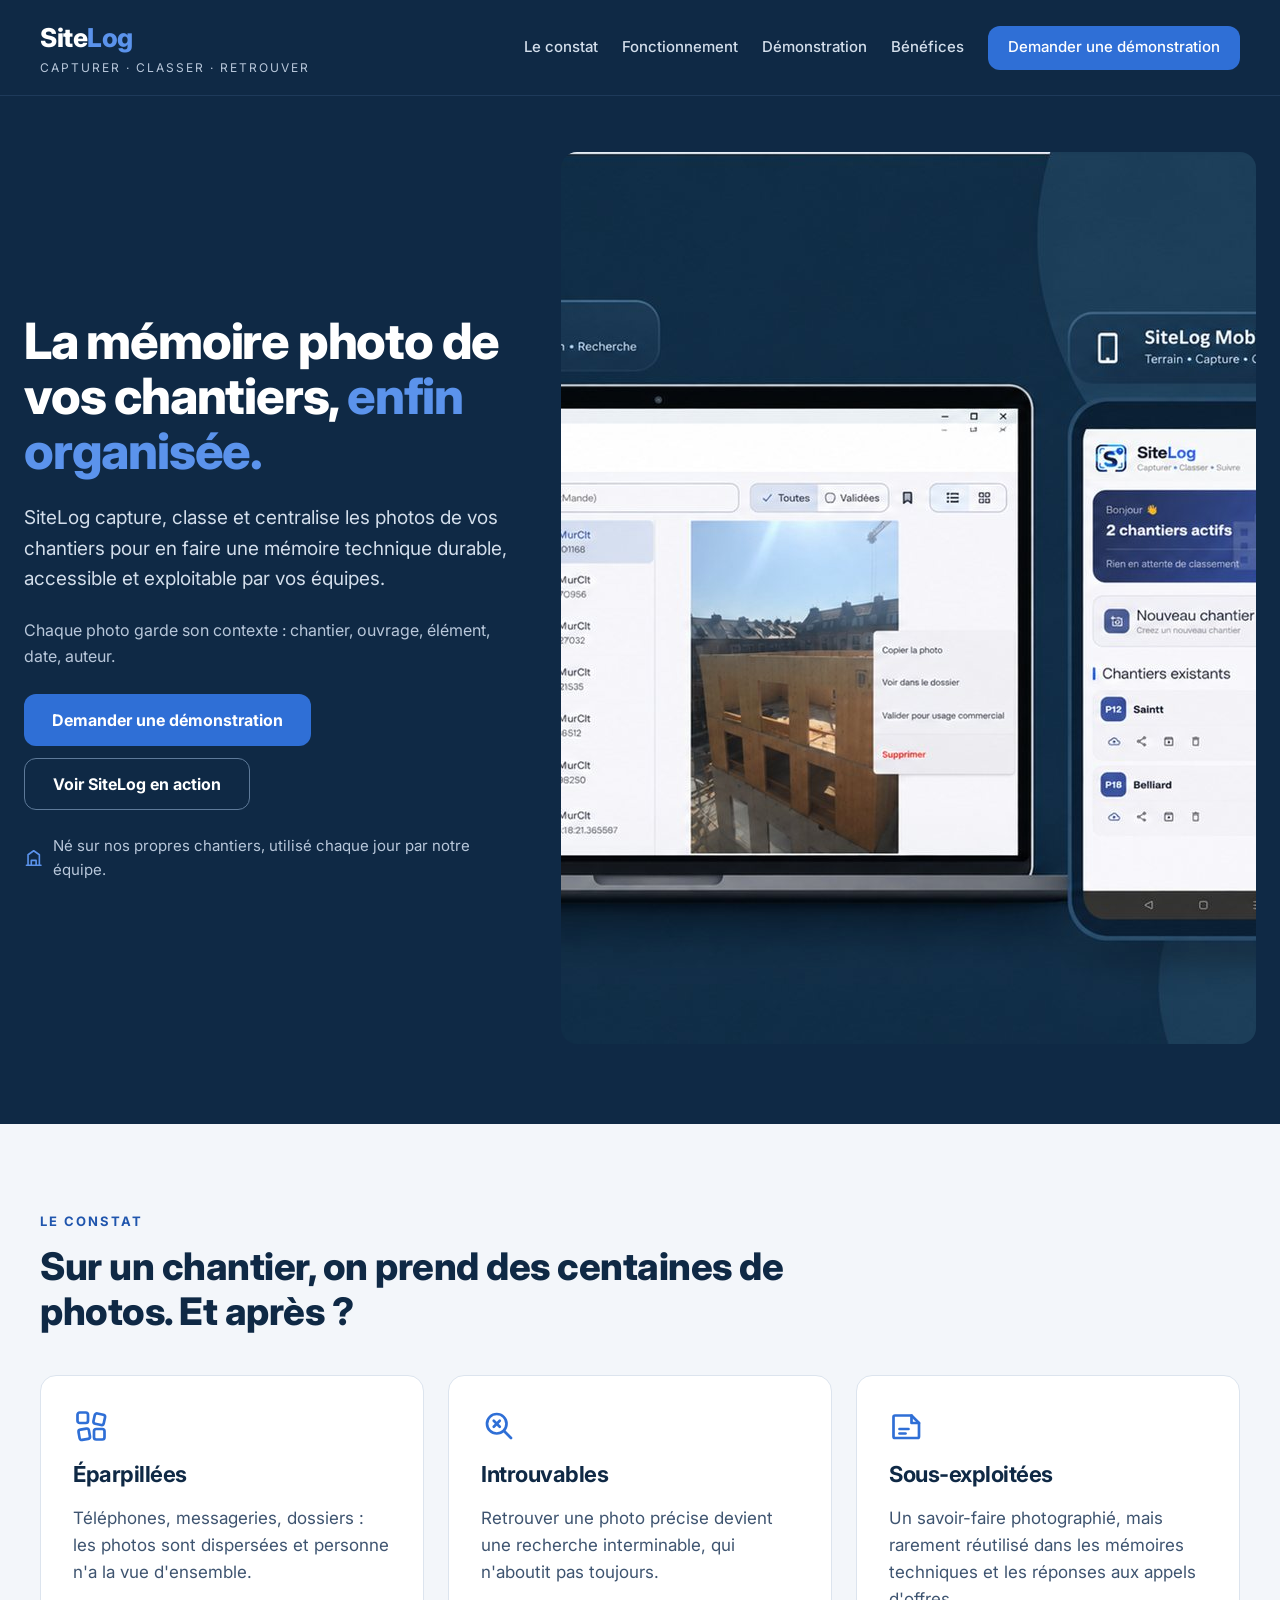
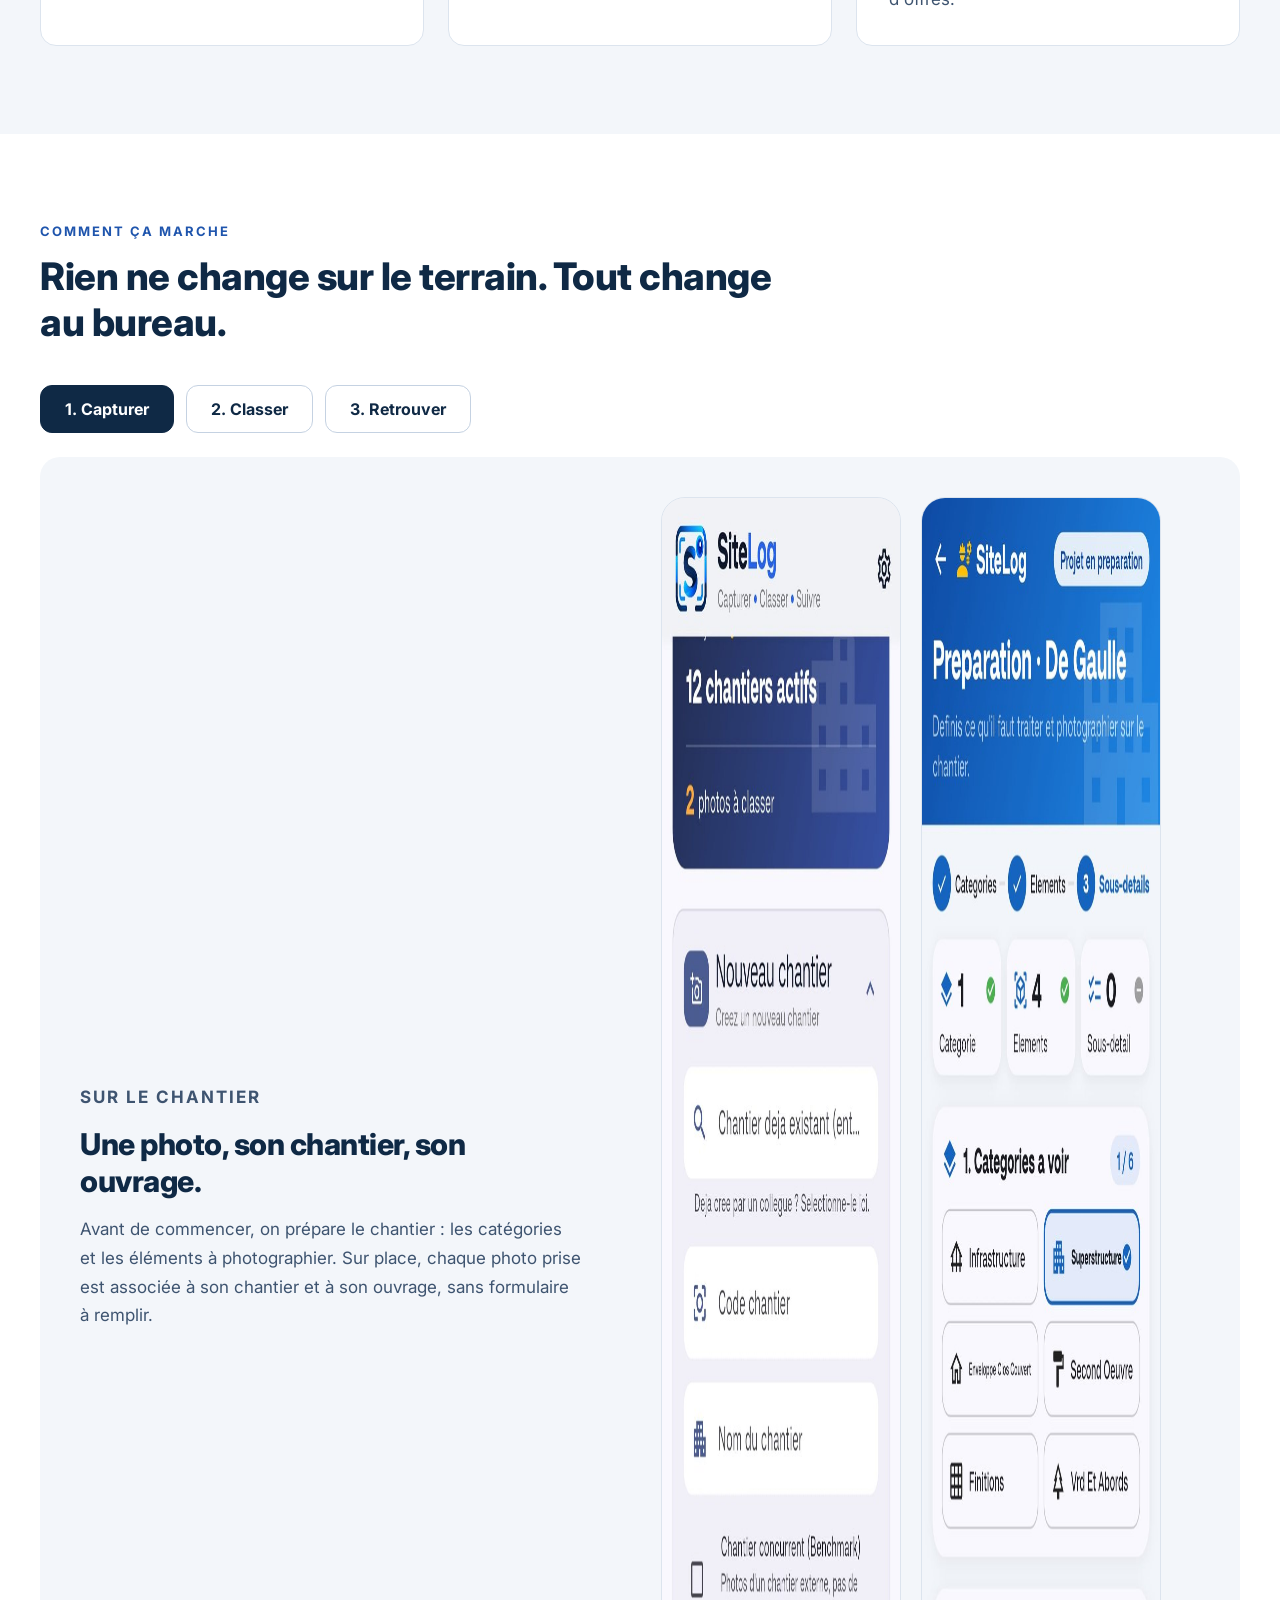
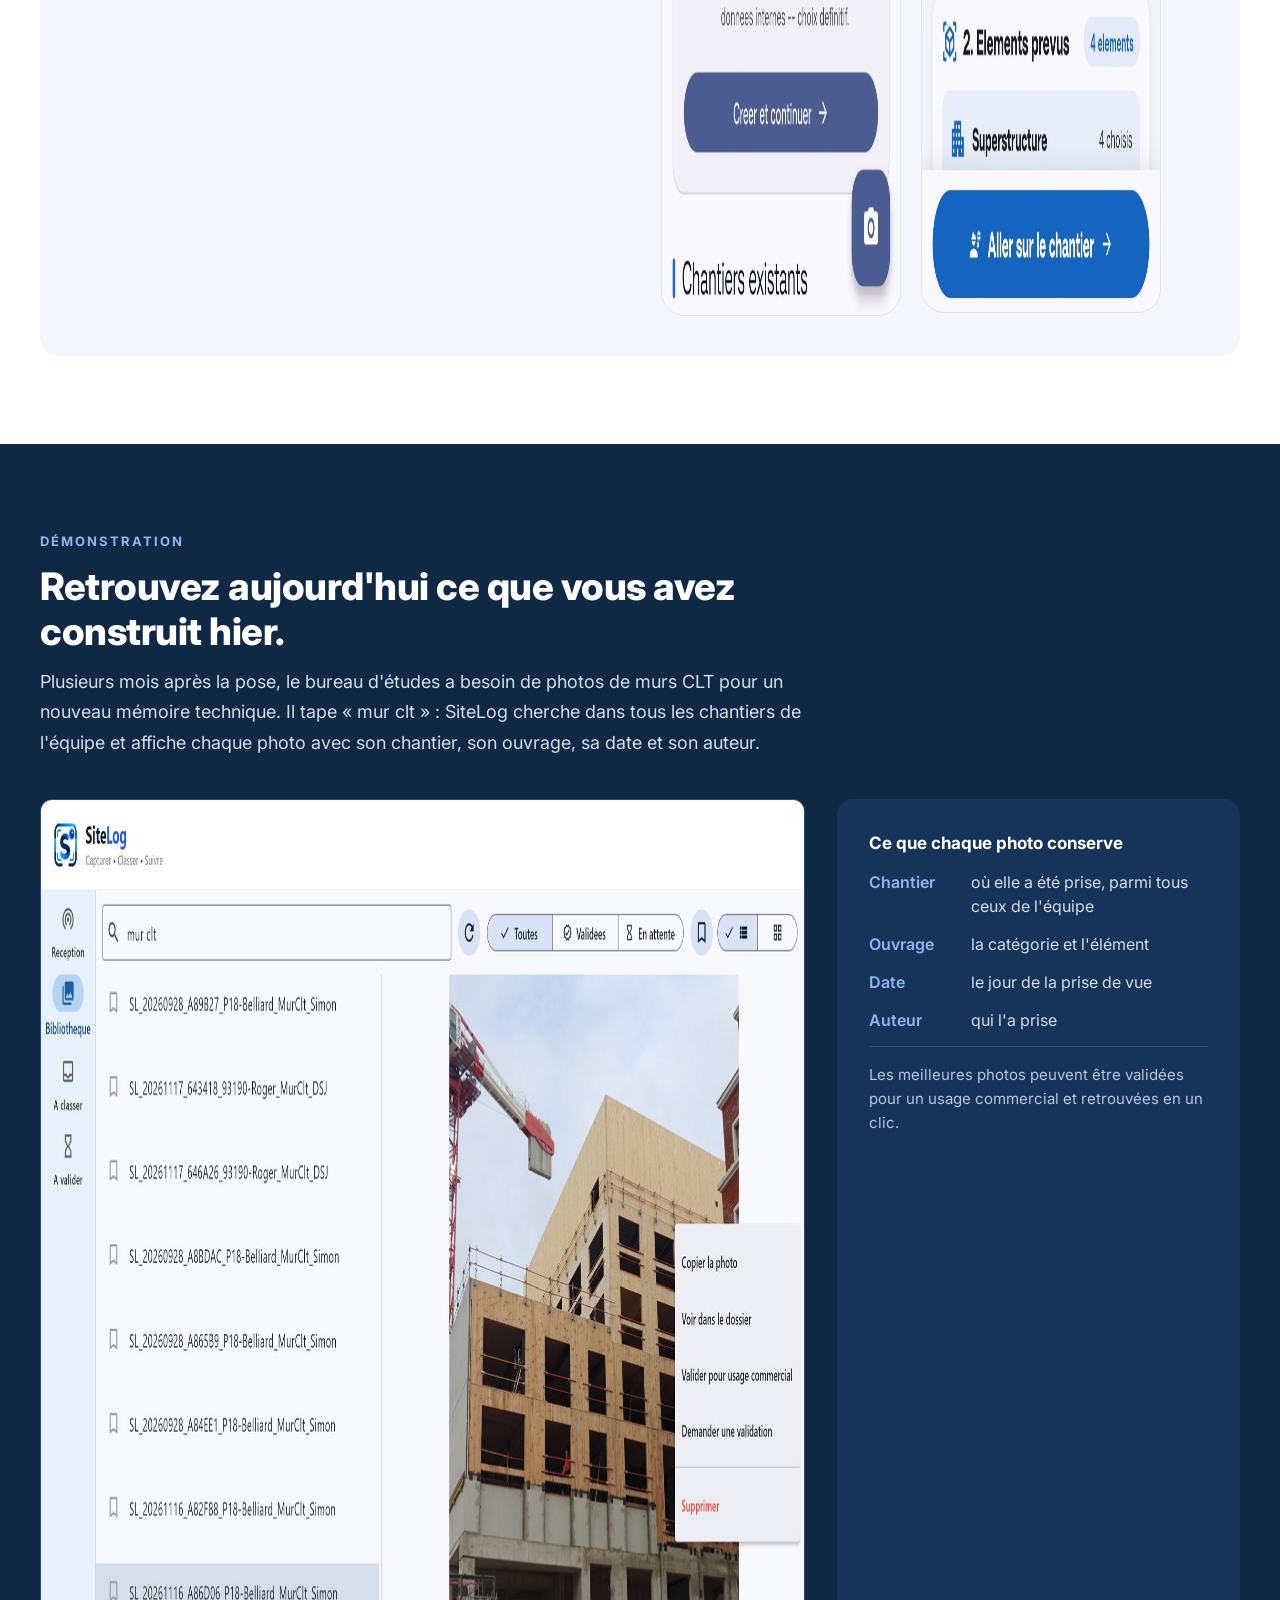
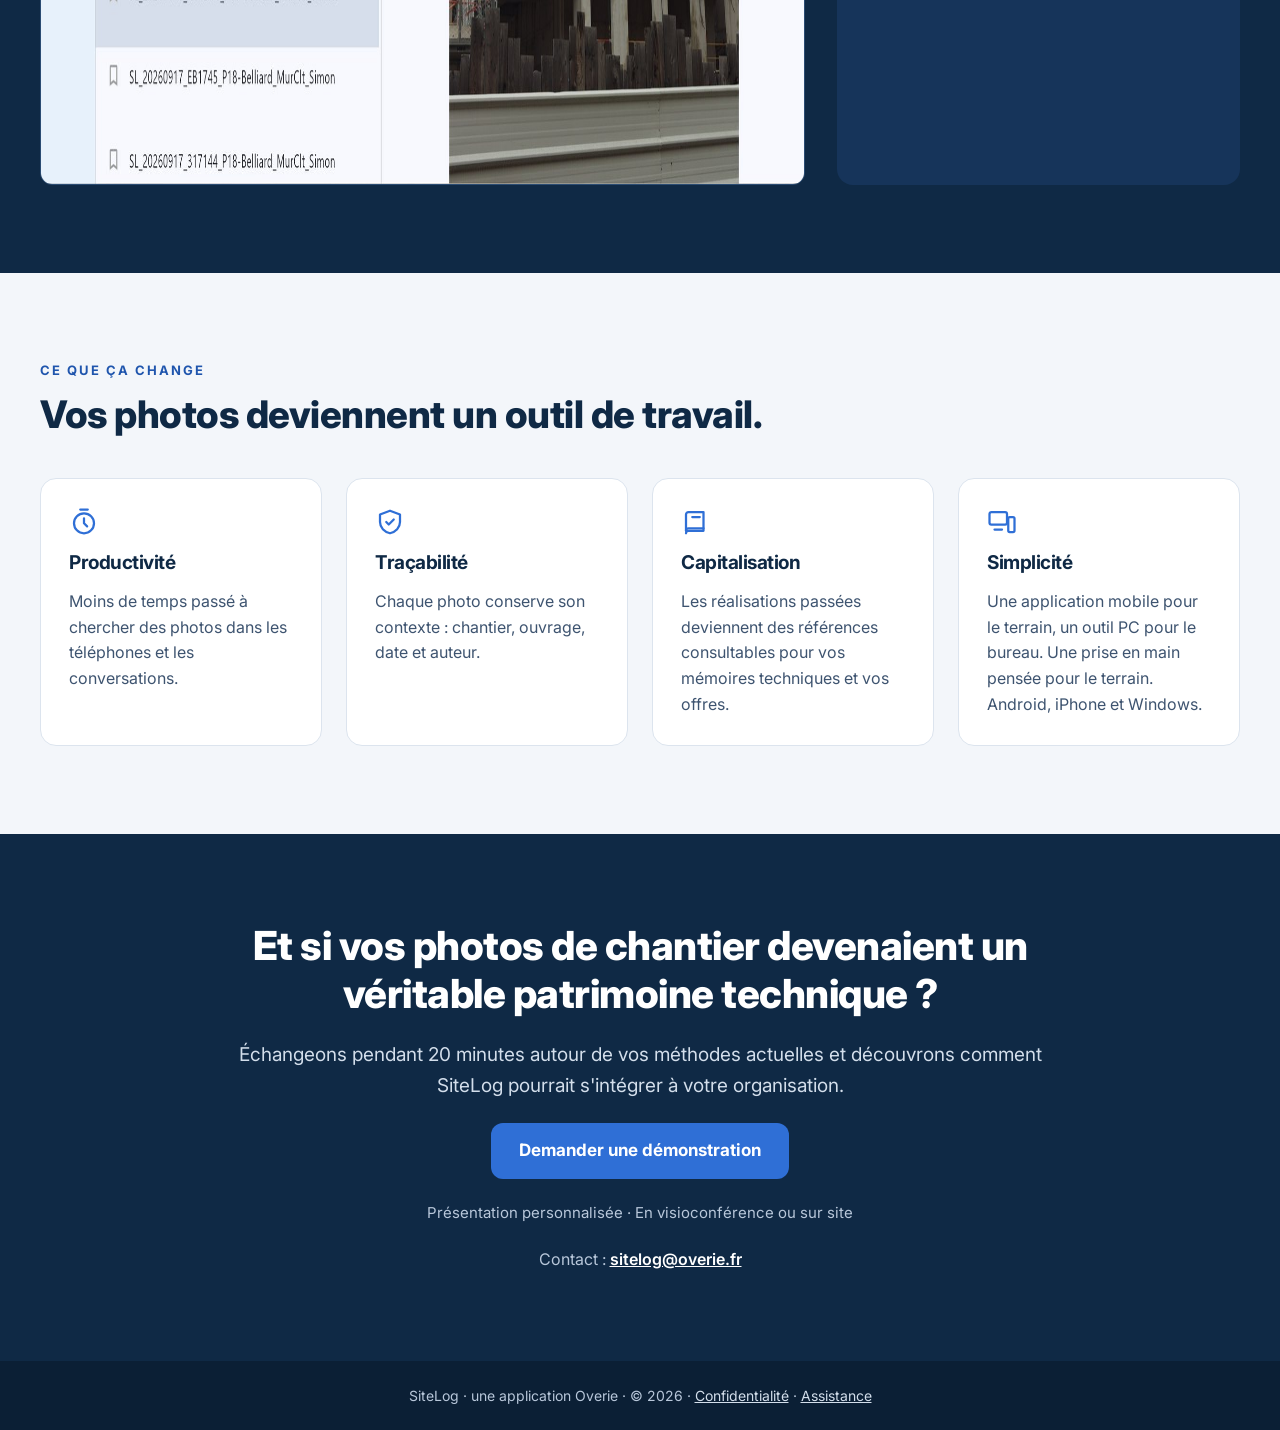
==== index.html @ f7b831c7 "Site SiteLog" ====
<!doctype html>
<html lang="fr">
<head>
<meta charset="utf-8">
<meta name="viewport" content="width=device-width, initial-scale=1">
<title>SiteLog – la mémoire photo de vos chantiers</title>
<meta name="description" content="SiteLog capture, classe et centralise les photos de vos chantiers : chaque photo garde son chantier, son ouvrage, sa date et son auteur, et se retrouve en quelques secondes.">
<meta property="og:type" content="website">
<meta property="og:url" content="https://sitelog.overie.fr/">
<meta property="og:title" content="SiteLog – la mémoire photo de vos chantiers">
<meta property="og:description" content="Capturer · Classer · Retrouver. La mémoire technique de vos chantiers, enfin organisée.">
<meta property="og:image" content="https://sitelog.overie.fr/assets/hero.jpg">
<link rel="icon" href="data:image/svg+xml,%3Csvg xmlns='http://www.w3.org/2000/svg' viewBox='0 0 32 32'%3E%3Crect width='32' height='32' rx='7' fill='%230F2945'/%3E%3Ctext x='16' y='23' font-family='Arial' font-weight='700' font-size='20' text-anchor='middle' fill='%235B93EC'%3ES%3C/text%3E%3C/svg%3E">
<link rel="preconnect" href="https://fonts.googleapis.com">
<link rel="preconnect" href="https://fonts.gstatic.com" crossorigin>
<link href="https://fonts.googleapis.com/css2?family=Inter:wght@400;500;600;700;800&amp;display=swap" rel="stylesheet">
<link rel="stylesheet" href="assets/style.css">
</head>
<body>

<header class="top">
<div class="wrap">
<a class="logo" href="#accueil"><b>Site<span>Log</span></b><small>CAPTURER · CLASSER · RETROUVER</small></a>
<nav aria-label="Sections de la page">
<a href="#constat">Le constat</a>
<a href="#fonctionnement">Fonctionnement</a>
<a href="#recherche">Démonstration</a>
<a href="#benefices">Bénéfices</a>
<a class="btn btn-primary" href="mailto:sitelog@overie.fr?subject=Demande%20de%20d%C3%A9monstration%20SiteLog">Demander une démonstration</a>
</nav>
</div>
</header>

<main>
<section id="accueil" class="dark hero">
<div class="wrap">
<div class="hero-text">
<h1>La mémoire photo de vos chantiers, <span>enfin organisée.</span></h1>
<p>SiteLog capture, classe et centralise les photos de vos chantiers pour en faire une mémoire technique durable, accessible et exploitable par vos équipes.</p>
<p class="small">Chaque photo garde son contexte : chantier, ouvrage, élément, date, auteur.</p>
<div class="actions">
<a class="btn btn-primary" href="mailto:sitelog@overie.fr?subject=Demande%20de%20d%C3%A9monstration%20SiteLog">Demander une démonstration</a>
<a class="btn btn-ghost" href="#fonctionnement">Voir SiteLog en action</a>
</div>
<p class="origin"><svg aria-hidden="true" width="20" height="20" viewBox="0 0 24 24" fill="none" stroke="#5B93EC" stroke-width="2" stroke-linecap="round" stroke-linejoin="round"><path d="M3 21h18"/><path d="M5 21V8l7-5 7 5v13"/><path d="M9 21v-6h6v6"/></svg>Né sur nos propres chantiers, utilisé chaque jour par notre équipe.</p>
</div>
<div class="hero-img">
<img src="assets/hero.jpg" width="1600" height="892" alt="SiteLog sur PC et sur mobile : la bibliothèque photo d'un chantier et la liste des chantiers">
</div>
</div>
</section>

<section id="constat" class="light">
<div class="wrap">
<div class="head">
<p class="eyebrow">Le constat</p>
<h2>Sur un chantier, on prend des centaines de photos. Et après ?</h2>
</div>
<div class="cards">
<div class="card">
<svg aria-hidden="true" width="36" height="36" viewBox="0 0 24 24" fill="none" stroke="#2F6FD6" stroke-width="1.8" stroke-linecap="round" stroke-linejoin="round"><rect x="3" y="3" width="7" height="7" rx="1.5"/><rect x="14" y="4" width="7" height="7" rx="1.5" transform="rotate(12 17.5 7.5)"/><rect x="4" y="14" width="7" height="7" rx="1.5" transform="rotate(-10 7.5 17.5)"/><rect x="14" y="14" width="7" height="7" rx="1.5"/></svg>
<h3>Éparpillées</h3>
<p>Téléphones, messageries, dossiers : les photos sont dispersées et personne n'a la vue d'ensemble.</p>
</div>
<div class="card">
<svg aria-hidden="true" width="36" height="36" viewBox="0 0 24 24" fill="none" stroke="#2F6FD6" stroke-width="1.8" stroke-linecap="round" stroke-linejoin="round"><circle cx="10.5" cy="10.5" r="6.5"/><path d="M20 20l-4.8-4.8"/><path d="M8.5 8.5l4 4"/><path d="M12.5 8.5l-4 4"/></svg>
<h3>Introuvables</h3>
<p>Retrouver une photo précise devient une recherche interminable, qui n'aboutit pas toujours.</p>
</div>
<div class="card">
<svg aria-hidden="true" width="36" height="36" viewBox="0 0 24 24" fill="none" stroke="#2F6FD6" stroke-width="1.8" stroke-linecap="round" stroke-linejoin="round"><path d="M4 5h11l5 5v9a1 1 0 0 1-1 1H4a1 1 0 0 1-1-1V6a1 1 0 0 1 1-1z"/><path d="M15 5v5h5"/><path d="M7 14h6"/><path d="M7 17h4"/></svg>
<h3>Sous-exploitées</h3>
<p>Un savoir-faire photographié, mais rarement réutilisé dans les mémoires techniques et les réponses aux appels d'offres.</p>
</div>
</div>
</div>
</section>

<section id="fonctionnement">
<div class="wrap">
<div class="head">
<p class="eyebrow">Comment ça marche</p>
<h2>Rien ne change sur le terrain. Tout change au bureau.</h2>
</div>
<div class="tabs" role="tablist" aria-label="Les trois étapes de SiteLog">
<button class="tab" type="button" role="tab" id="tab-1" aria-controls="panel-1" aria-selected="true">1. Capturer</button>
<button class="tab" type="button" role="tab" id="tab-2" aria-controls="panel-2" aria-selected="false" tabindex="-1">2. Classer</button>
<button class="tab" type="button" role="tab" id="tab-3" aria-controls="panel-3" aria-selected="false" tabindex="-1">3. Retrouver</button>
</div>

<div class="panel" role="tabpanel" id="panel-1" aria-labelledby="tab-1">
<div class="panel-text">
<p class="eyebrow">Sur le chantier</p>
<h3>Une photo, son chantier, son ouvrage.</h3>
<p>Avant de commencer, on prépare le chantier : les catégories et les éléments à photographier. Sur place, chaque photo prise est associée à son chantier et à son ouvrage, sans formulaire à remplir.</p>
</div>
<div class="panel-img">
<img class="phone" src="assets/mobile-nouveau-chantier.jpg" width="720" height="1419" loading="lazy" alt="Écran mobile de création d'un chantier : code, nom et chantier existant">
<img class="phone" src="assets/mobile-preparation.jpg" width="720" height="1416" loading="lazy" alt="Écran mobile de préparation du chantier : catégories à voir et éléments prévus">
</div>
</div>

<div class="panel" role="tabpanel" id="panel-2" aria-labelledby="tab-2" hidden>
<div class="panel-text">
<p class="eyebrow">Du terrain au bureau</p>
<h3>Classées et centralisées.</h3>
<p>Les photos sont envoyées vers le PC du bureau et rangées automatiquement par chantier, par date et par auteur. Tout le monde travaille sur la même bibliothèque.</p>
</div>
<div class="panel-img">
<img class="phone single" src="assets/mobile-accueil.jpg" width="720" height="1419" loading="lazy" alt="Écran d'accueil mobile : chantiers actifs, photos à classer et envoi vers le PC">
</div>
</div>

<div class="panel" role="tabpanel" id="panel-3" aria-labelledby="tab-3" hidden>
<div class="panel-text">
<p class="eyebrow">Sur le PC</p>
<h3>Un mot suffit.</h3>
<p>Chantier, ouvrage, élément, auteur : tapez ce que vous cherchez, la photo apparaît avec tout son contexte.</p>
</div>
<div class="panel-img" style="flex:1.6 1 420px">
<img class="screen" src="assets/pc-bibliotheque.jpg" width="408" height="259" loading="lazy" alt="Bibliothèque SiteLog sur PC : barre de recherche et photos classées">
</div>
</div>
</div>
</section>

<section id="recherche" class="dark">
<div class="wrap">
<div class="head">
<p class="eyebrow">Démonstration</p>
<h2>Retrouvez aujourd'hui ce que vous avez construit hier.</h2>
<p class="muted" style="margin:0;font-size:18px;line-height:1.7">Plusieurs mois après la pose, le bureau d'études a besoin de photos de murs CLT pour un nouveau mémoire technique. Il tape « mur clt » : SiteLog cherche dans tous les chantiers de l'équipe et affiche chaque photo avec son chantier, son ouvrage, sa date et son auteur.</p>
</div>
<div class="demo">
<div class="demo-img">
<img src="assets/pc-recherche.jpg" width="1600" height="986" loading="lazy" alt="SiteLog PC : recherche « mur clt », résultats issus de plusieurs chantiers et photo d'un bâtiment en CLT ouverte, avec le menu Valider pour usage commercial">
</div>
<div class="keeps">
<p style="font-size:17px;font-weight:700;color:#fff;display:block">Ce que chaque photo conserve</p>
<p><span>Chantier</span>où elle a été prise, parmi tous ceux de l'équipe</p>
<p><span>Ouvrage</span>la catégorie et l'élément</p>
<p><span>Date</span>le jour de la prise de vue</p>
<p><span>Auteur</span>qui l'a prise</p>
<p class="note">Les meilleures photos peuvent être validées pour un usage commercial et retrouvées en un clic.</p>
</div>
</div>
</div>
</section>

<section id="benefices" class="light">
<div class="wrap">
<div class="head">
<p class="eyebrow">Ce que ça change</p>
<h2>Vos photos deviennent un outil de travail.</h2>
</div>
<div class="cards small">
<div class="card">
<svg aria-hidden="true" width="30" height="30" viewBox="0 0 24 24" fill="none" stroke="#2F6FD6" stroke-width="1.8" stroke-linecap="round" stroke-linejoin="round"><circle cx="12" cy="13" r="8"/><path d="M12 9v4l2.5 2.5"/><path d="M9 2h6"/></svg>
<h3>Productivité</h3>
<p>Moins de temps passé à chercher des photos dans les téléphones et les conversations.</p>
</div>
<div class="card">
<svg aria-hidden="true" width="30" height="30" viewBox="0 0 24 24" fill="none" stroke="#2F6FD6" stroke-width="1.8" stroke-linecap="round" stroke-linejoin="round"><path d="M12 3l8 3v6c0 4.5-3.4 8-8 9-4.6-1-8-4.5-8-9V6z"/><path d="M9 12l2 2 4-4"/></svg>
<h3>Traçabilité</h3>
<p>Chaque photo conserve son contexte : chantier, ouvrage, date et auteur.</p>
</div>
<div class="card">
<svg aria-hidden="true" width="30" height="30" viewBox="0 0 24 24" fill="none" stroke="#2F6FD6" stroke-width="1.8" stroke-linecap="round" stroke-linejoin="round"><path d="M4 19V6a2 2 0 0 1 2-2h12v15H6a2 2 0 0 0-2 2"/><path d="M4 19a2 2 0 0 1 2-2h12"/><path d="M9 8h6"/></svg>
<h3>Capitalisation</h3>
<p>Les réalisations passées deviennent des références consultables pour vos mémoires techniques et vos offres.</p>
</div>
<div class="card">
<svg aria-hidden="true" width="30" height="30" viewBox="0 0 24 24" fill="none" stroke="#2F6FD6" stroke-width="1.8" stroke-linecap="round" stroke-linejoin="round"><rect x="2" y="4" width="14" height="10" rx="1.5"/><path d="M6 18h6"/><rect x="17" y="8" width="5" height="12" rx="1.2"/></svg>
<h3>Simplicité</h3>
<p>Une application mobile pour le terrain, un outil PC pour le bureau. Une prise en main pensée pour le terrain. Android, iPhone et Windows.</p>
</div>
</div>
</div>
</section>

<section id="contact" class="dark cta">
<div class="wrap">
<h2>Et si vos photos de chantier devenaient un véritable patrimoine technique ?</h2>
<p>Échangeons pendant 20 minutes autour de vos méthodes actuelles et découvrons comment SiteLog pourrait s'intégrer à votre organisation.</p>
<a class="btn btn-primary" style="min-height:56px;font-size:17px" href="mailto:sitelog@overie.fr?subject=Demande%20de%20d%C3%A9monstration%20SiteLog">Demander une démonstration</a>
<p class="meta">Présentation personnalisée · En visioconférence ou sur site</p>
<p class="contact">Contact : <a href="mailto:sitelog@overie.fr">sitelog@overie.fr</a></p>
</div>
</section>
</main>

<footer>
SiteLog · une application Overie · © 2026 · <a href="confidentialite/">Confidentialité</a> · <a href="assistance/">Assistance</a>
</footer>

<script>
(function () {
  var tabs = Array.prototype.slice.call(document.querySelectorAll('[role="tab"]'));
  function select(tab, focus) {
    tabs.forEach(function (t) {
      var on = t === tab;
      t.setAttribute('aria-selected', on ? 'true' : 'false');
      t.tabIndex = on ? 0 : -1;
      document.getElementById(t.getAttribute('aria-controls')).hidden = !on;
    });
    if (focus) tab.focus();
  }
  tabs.forEach(function (tab, i) {
    tab.addEventListener('click', function () { select(tab, false); });
    tab.addEventListener('keydown', function (e) {
      var next = null;
      if (e.key === 'ArrowRight') next = tabs[(i + 1) % tabs.length];
      if (e.key === 'ArrowLeft') next = tabs[(i - 1 + tabs.length) % tabs.length];
      if (next) { e.preventDefault(); select(next, true); }
    });
  });
})();
</script>
</body>
</html>
---- assets/style.css ----
*{box-sizing:border-box}
html{scroll-behavior:smooth}
body{margin:0;font-family:Inter,system-ui,-apple-system,"Segoe UI",Roboto,sans-serif;color:#0F2945;background:#fff;line-height:1.5}
img{max-width:100%;display:block}
a{color:#2F6FD6}a:hover{color:#1F55AD}
a:focus-visible,button:focus-visible{outline:3px solid #5B93EC;outline-offset:3px}
.wrap{max-width:1200px;margin:0 auto}
.dark{background:#0F2945;color:#fff}
.light{background:#F3F6FA}
section{padding:88px 24px}
.eyebrow{margin:0;font-size:13px;font-weight:700;letter-spacing:2px;color:#1F55AD;text-transform:uppercase}
.dark .eyebrow{color:#8FB5F2}
h1,h2,h3{margin:0;font-weight:800;letter-spacing:-.5px}
h2{font-size:clamp(28px,4vw,38px);line-height:1.2}
.head{display:flex;flex-direction:column;gap:12px;max-width:780px;margin-bottom:40px}
.muted{color:#3E5470}.dark .muted{color:#D3DEEB}
.btn{display:inline-flex;align-items:center;min-height:52px;padding:0 28px;border-radius:12px;font-size:16px;font-weight:700;text-decoration:none}
.btn-primary{background:#2F6FD6;color:#fff}.btn-primary:hover{background:#1F55AD;color:#fff}
.btn-ghost{border:1px solid #5E7A99;color:#fff}.btn-ghost:hover{color:#fff;background:#16345A}
/* header */
.top{background:#0F2945;padding:18px 24px;border-bottom:1px solid #1E3A5A}
.top .wrap{display:flex;flex-wrap:wrap;align-items:center;justify-content:space-between;gap:16px 32px}
.logo{display:flex;flex-direction:column;gap:2px;text-decoration:none}
.logo b{font-size:26px;font-weight:800;color:#fff;letter-spacing:-.5px}.logo b span{color:#5B93EC}
.logo small{font-size:12px;letter-spacing:2px;color:#B8C7DA}
.top nav{display:flex;flex-wrap:wrap;align-items:center;gap:4px 24px}
.top nav a{display:inline-flex;align-items:center;min-height:44px;color:#D3DEEB;font-size:15px;font-weight:500;text-decoration:none}
.top nav a.btn{min-height:44px;padding:0 20px;font-size:15px;color:#fff}
/* hero */
.hero{padding:56px 24px 80px}
.hero .wrap{max-width:1280px;display:flex;flex-wrap:wrap;align-items:center;gap:48px}
.hero-text{flex:1 1 380px;min-width:0;display:flex;flex-direction:column;gap:24px}
.hero h1{font-size:clamp(34px,5vw,50px);line-height:1.1;letter-spacing:-1.2px}
.hero h1 span{color:#5B93EC}
.hero p{margin:0;font-size:19px;line-height:1.6;color:#D3DEEB}
.hero .small{font-size:16px;color:#B8C7DA}
.actions{display:flex;flex-wrap:wrap;gap:12px}
.origin{display:flex;align-items:center;gap:10px;font-size:15px!important;color:#B8C7DA!important}
.hero-img{flex:1.6 1 520px;min-width:0}
.hero-img img{width:100%;aspect-ratio:4/3;object-fit:cover;object-position:88% center;border-radius:16px}
/* cards */
.cards{display:flex;flex-wrap:wrap;gap:24px}
.card{flex:1 1 300px;min-width:0;background:#fff;border:1px solid #DCE4EE;border-radius:16px;padding:32px;display:flex;flex-direction:column;gap:14px}
.card h3{font-size:22px;font-weight:700}
.card p{margin:0;font-size:17px;line-height:1.6;color:#3E5470}
.cards.small .card{flex-basis:250px;padding:28px;gap:12px}
.cards.small h3{font-size:19px}.cards.small p{font-size:16px}
/* tabs */
.tabs{display:flex;flex-wrap:wrap;gap:12px;margin-bottom:24px}
.tab{min-height:48px;padding:0 24px;border-radius:12px;font:inherit;font-size:16px;font-weight:700;cursor:pointer;background:#fff;color:#0F2945;border:1px solid #C5D2E2}
.tab[aria-selected="true"]{background:#0F2945;color:#fff;border-color:#0F2945}
.panel{display:flex;flex-wrap:wrap;gap:40px;align-items:center;background:#F3F6FA;border-radius:20px;padding:40px}
.panel[hidden]{display:none}
.panel-text{flex:1 1 320px;min-width:0;display:flex;flex-direction:column;gap:14px}
.panel-text h3{font-size:30px;line-height:1.25}
.panel-text p{margin:0;font-size:17px;line-height:1.7;color:#3E5470}
.panel-img{flex:1.2 1 360px;min-width:0;display:flex;flex-wrap:wrap;justify-content:center;gap:20px}
.phone{width:240px;max-width:46%;border-radius:24px;border:1px solid #DCE4EE}
.phone.single{width:280px;max-width:100%}
.screen{width:100%;border-radius:12px;border:1px solid #DCE4EE}
/* demo */
.demo{display:flex;flex-wrap:wrap;gap:32px;align-items:stretch}
.demo-img{flex:2 1 520px;min-width:0}
.demo-img img{width:100%;border-radius:12px;border:1px solid #2B4C73}
.keeps{flex:1 1 280px;min-width:0;background:#16345A;border-radius:16px;padding:32px;display:flex;flex-direction:column;gap:14px}
.keeps p{margin:0;display:flex;gap:12px;font-size:16px;color:#D3DEEB}
.keeps p span{width:90px;flex:none;color:#8FB5F2;font-weight:600}
.keeps .note{padding-top:16px;border-top:1px solid #2B4C73;font-size:15px;line-height:1.6;color:#B8C7DA;display:block}
/* cta */
.cta .wrap{max-width:820px;display:flex;flex-direction:column;align-items:center;gap:22px;text-align:center}
.cta h2{color:#fff;font-size:clamp(28px,4vw,40px)}
.cta p{margin:0;font-size:19px;line-height:1.6;color:#D3DEEB}
.cta .meta{font-size:15px;color:#B8C7DA}
.cta .contact{font-size:16px;color:#B8C7DA}.cta .contact a{color:#fff;font-weight:600}
footer{background:#0B1F35;padding:24px;color:#B8C7DA;font-size:14px;text-align:center}
footer a{color:#D3DEEB}
/* text pages */
.doc{max-width:820px;margin:0 auto;padding:56px 24px 88px}
.doc h1{font-size:clamp(30px,4vw,40px);margin-bottom:8px}
.doc h2{font-size:24px;margin:40px 0 12px}
.doc p,.doc li{font-size:17px;line-height:1.7;color:#3E5470}
.doc .updated{color:#5E7A99;font-size:15px}
.doc details{border:1px solid #DCE4EE;border-radius:12px;padding:16px 20px;margin:12px 0;background:#fff}
.doc summary{font-weight:700;font-size:17px;cursor:pointer;color:#0F2945}
.doc .box{background:#F3F6FA;border-radius:16px;padding:24px;margin:24px 0}
@media (max-width:600px){section{padding:64px 20px}.panel{padding:24px}.hero{padding-top:40px}}
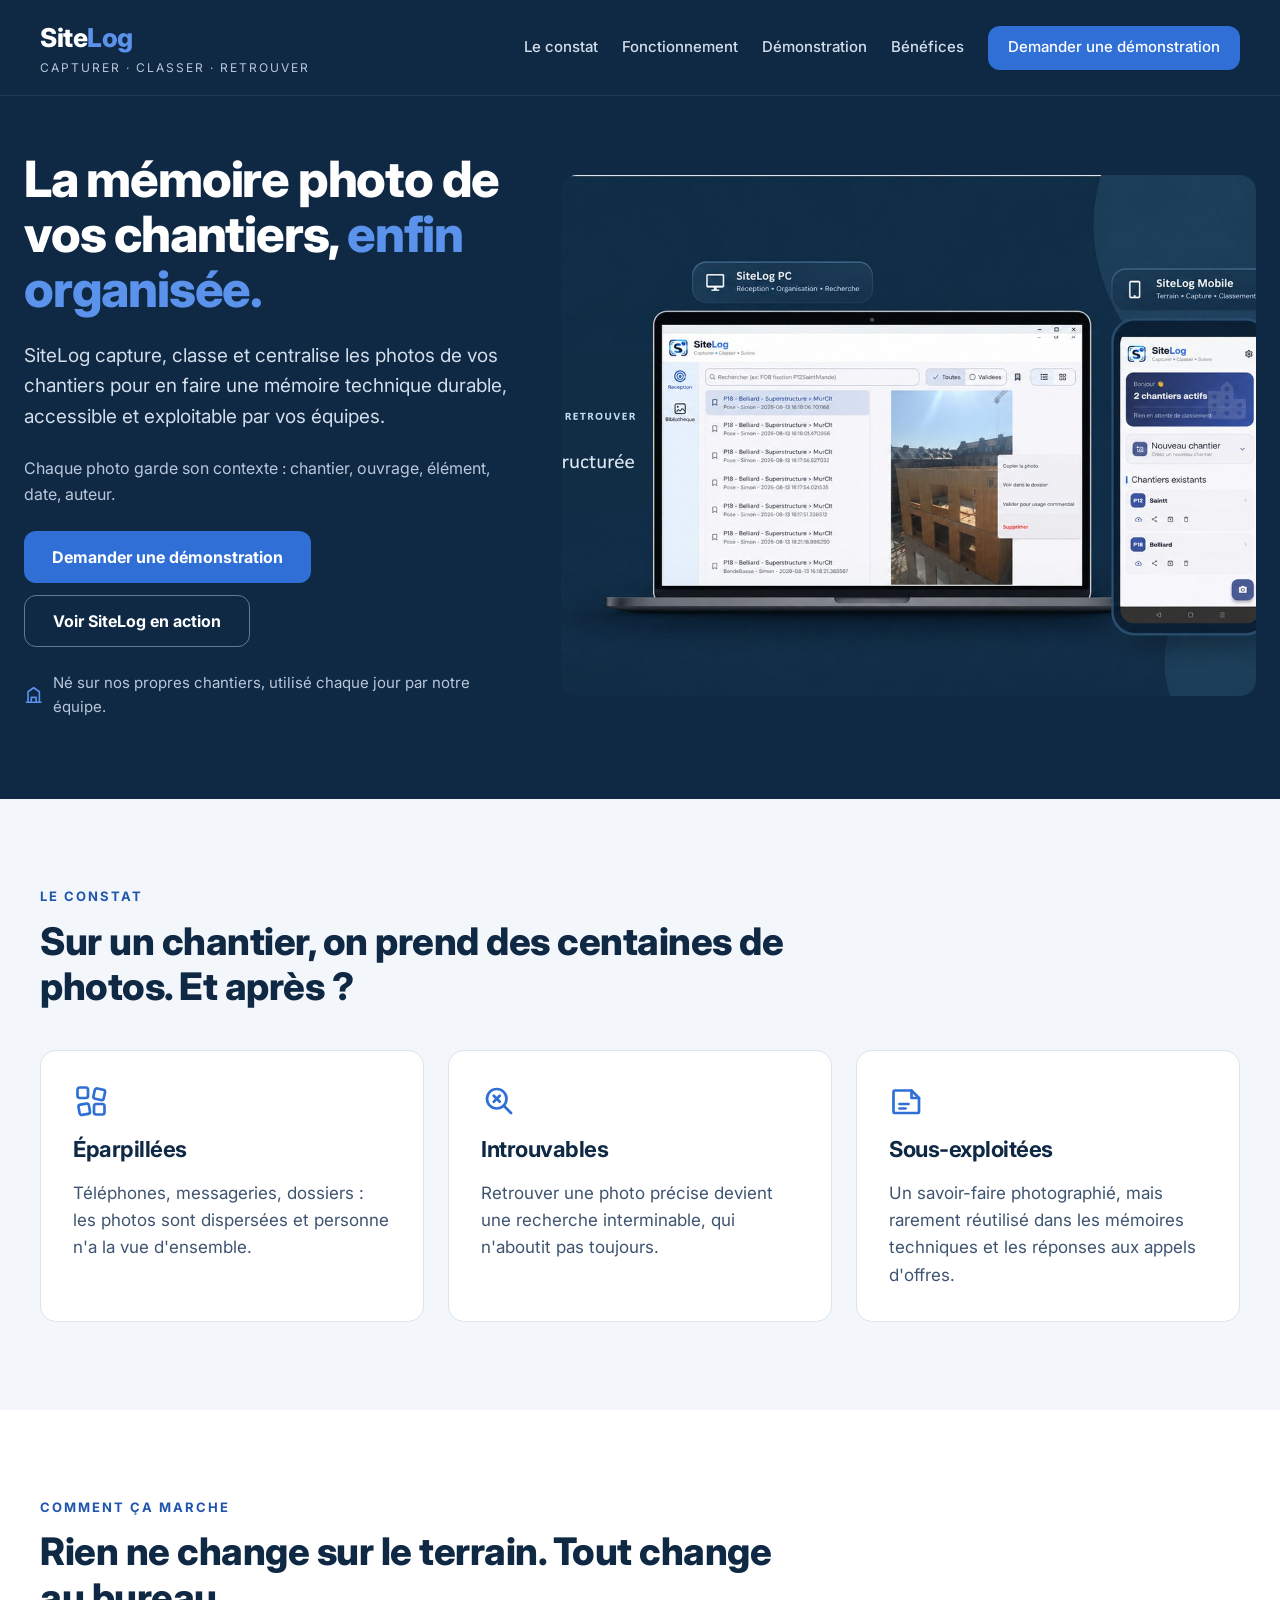
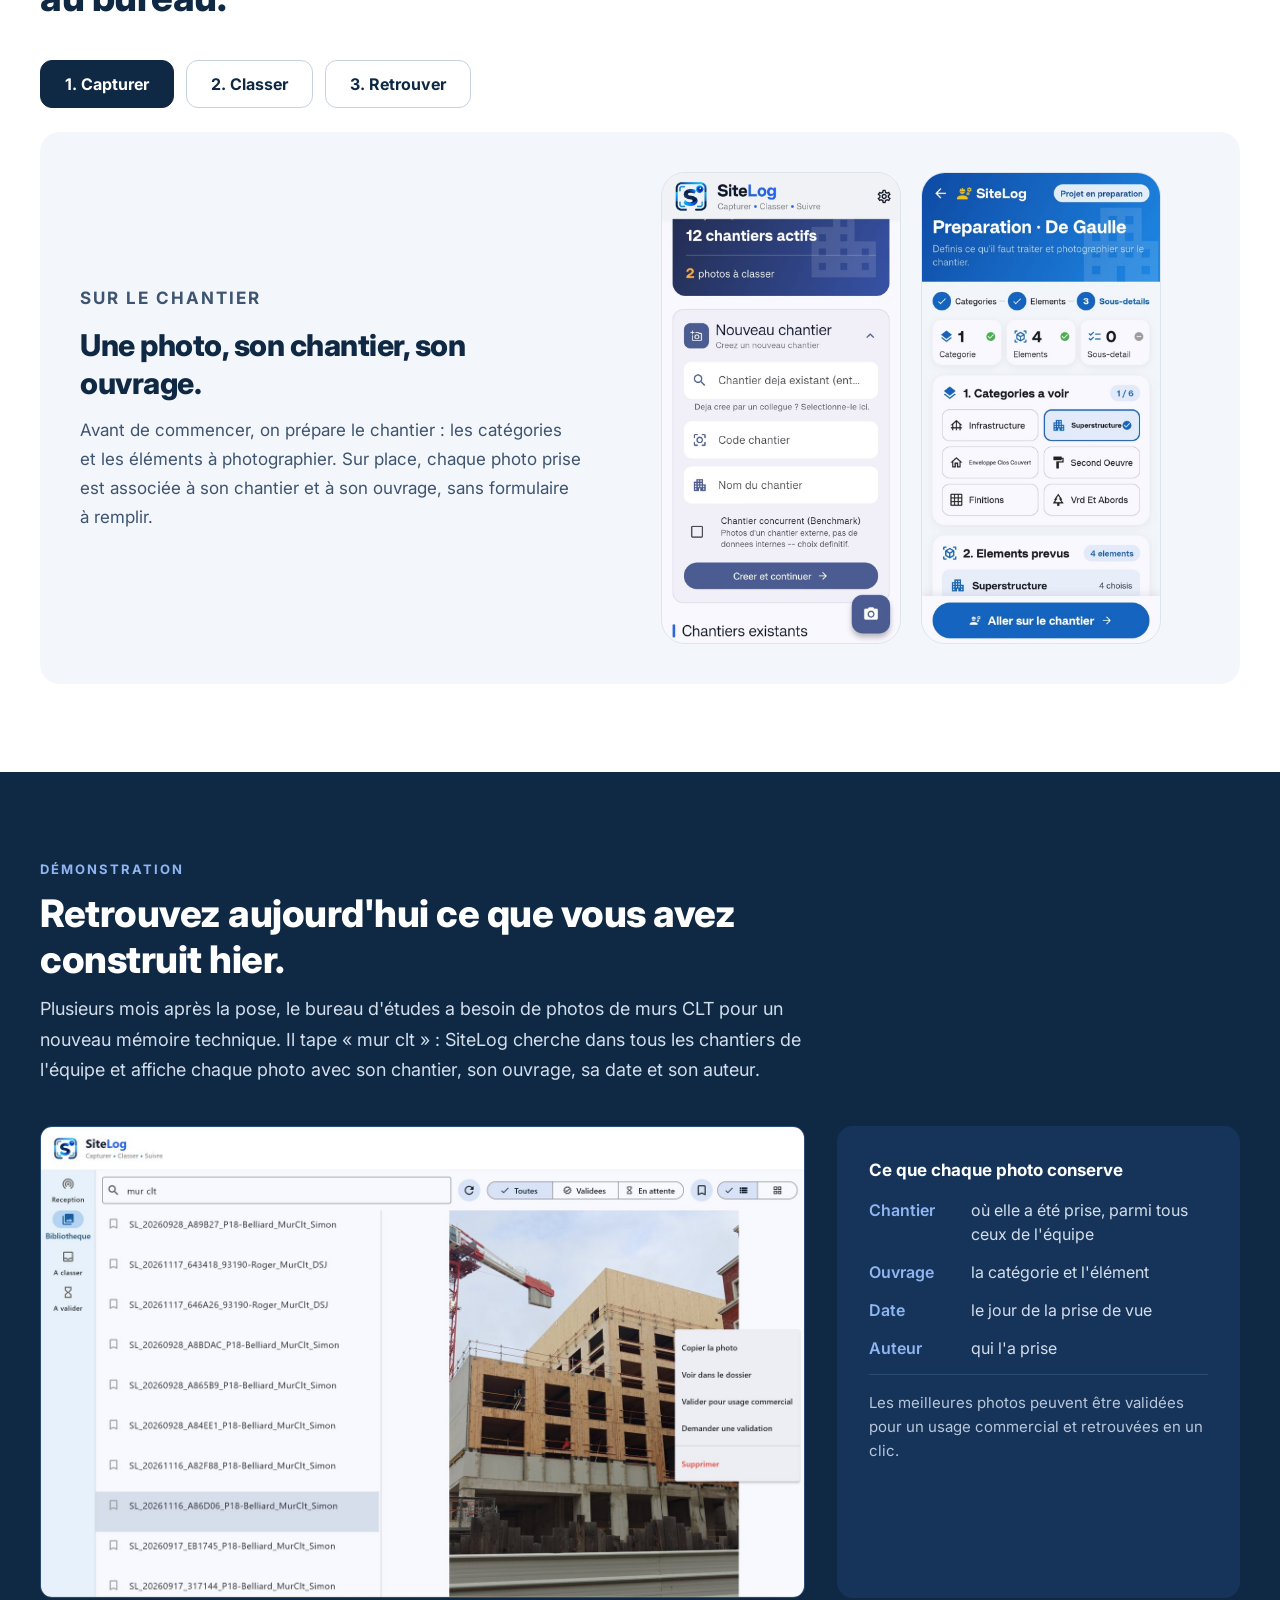
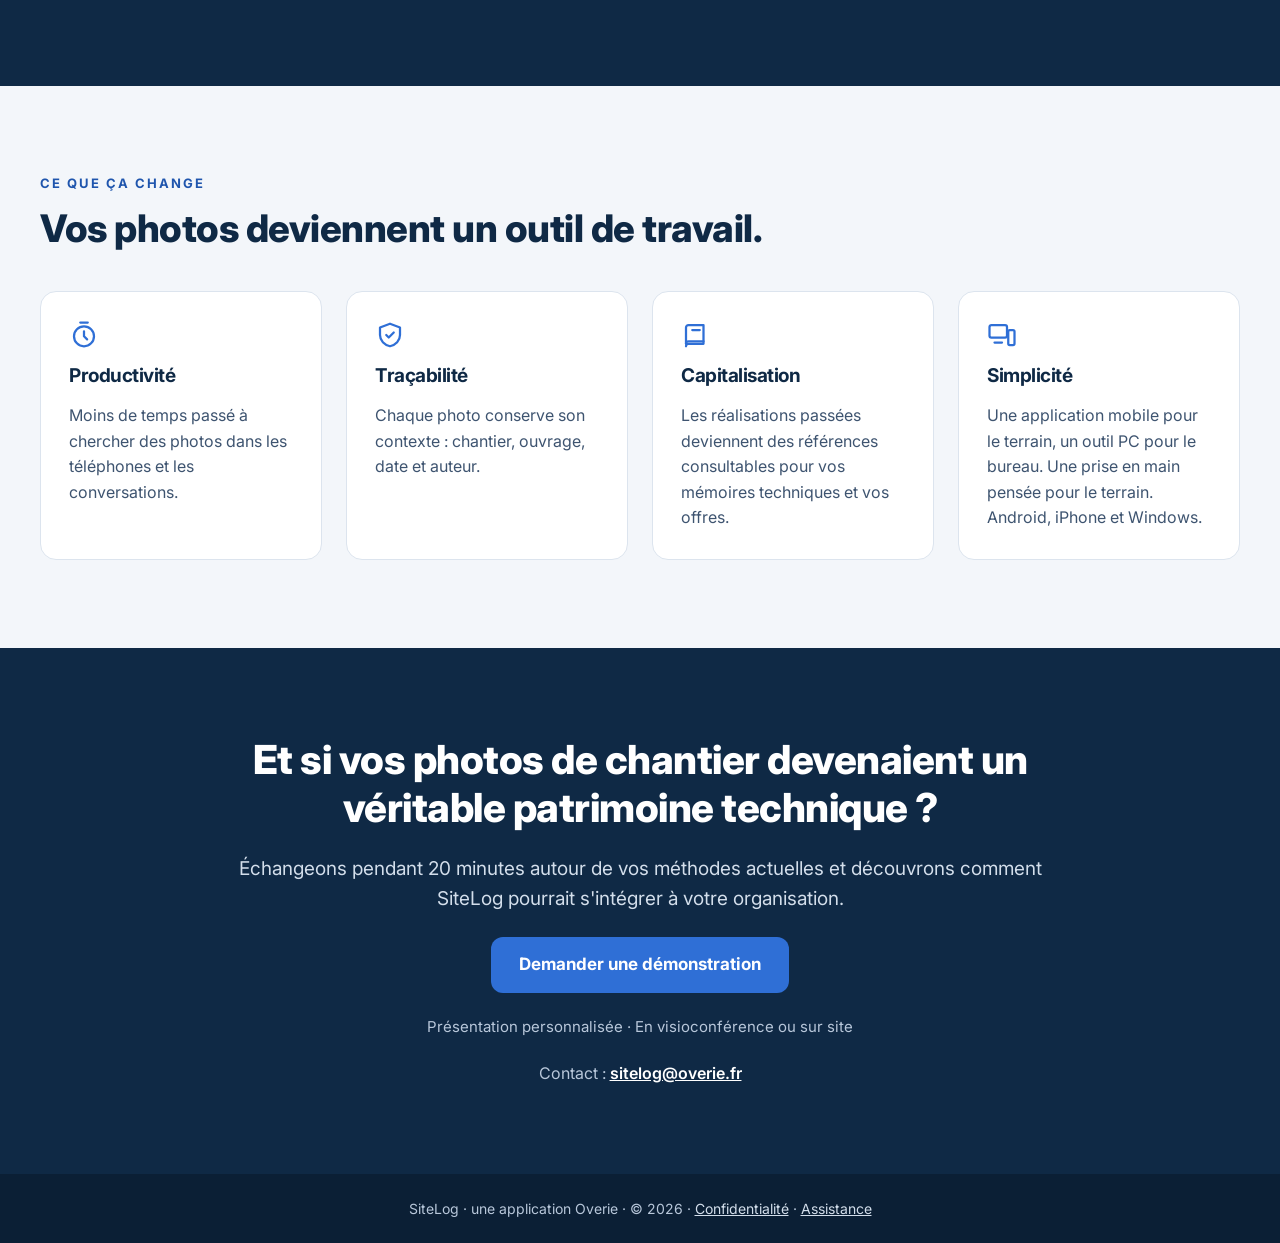
==== commit 1e99f85e: "Forcer le rechargement du CSS" ====
--- a/index.html
+++ b/index.html
@@ -14,7 +14,7 @@
 <link rel="preconnect" href="https://fonts.googleapis.com">
 <link rel="preconnect" href="https://fonts.gstatic.com" crossorigin>
 <link href="https://fonts.googleapis.com/css2?family=Inter:wght@400;500;600;700;800&amp;display=swap" rel="stylesheet">
-<link rel="stylesheet" href="assets/style.css">
+<link rel="stylesheet" href="assets/style.css?v=2">
 </head>
 <body>
 
--- a/assets/style.css
+++ b/assets/style.css
@@ -1,7 +1,7 @@
 *{box-sizing:border-box}
 html{scroll-behavior:smooth}
 body{margin:0;font-family:Inter,system-ui,-apple-system,"Segoe UI",Roboto,sans-serif;color:#0F2945;background:#fff;line-height:1.5}
-img{max-width:100%;display:block}
+img{max-width:100%;height:auto;display:block}
 a{color:#2F6FD6}a:hover{color:#1F55AD}
 a:focus-visible,button:focus-visible{outline:3px solid #5B93EC;outline-offset:3px}
 .wrap{max-width:1200px;margin:0 auto}
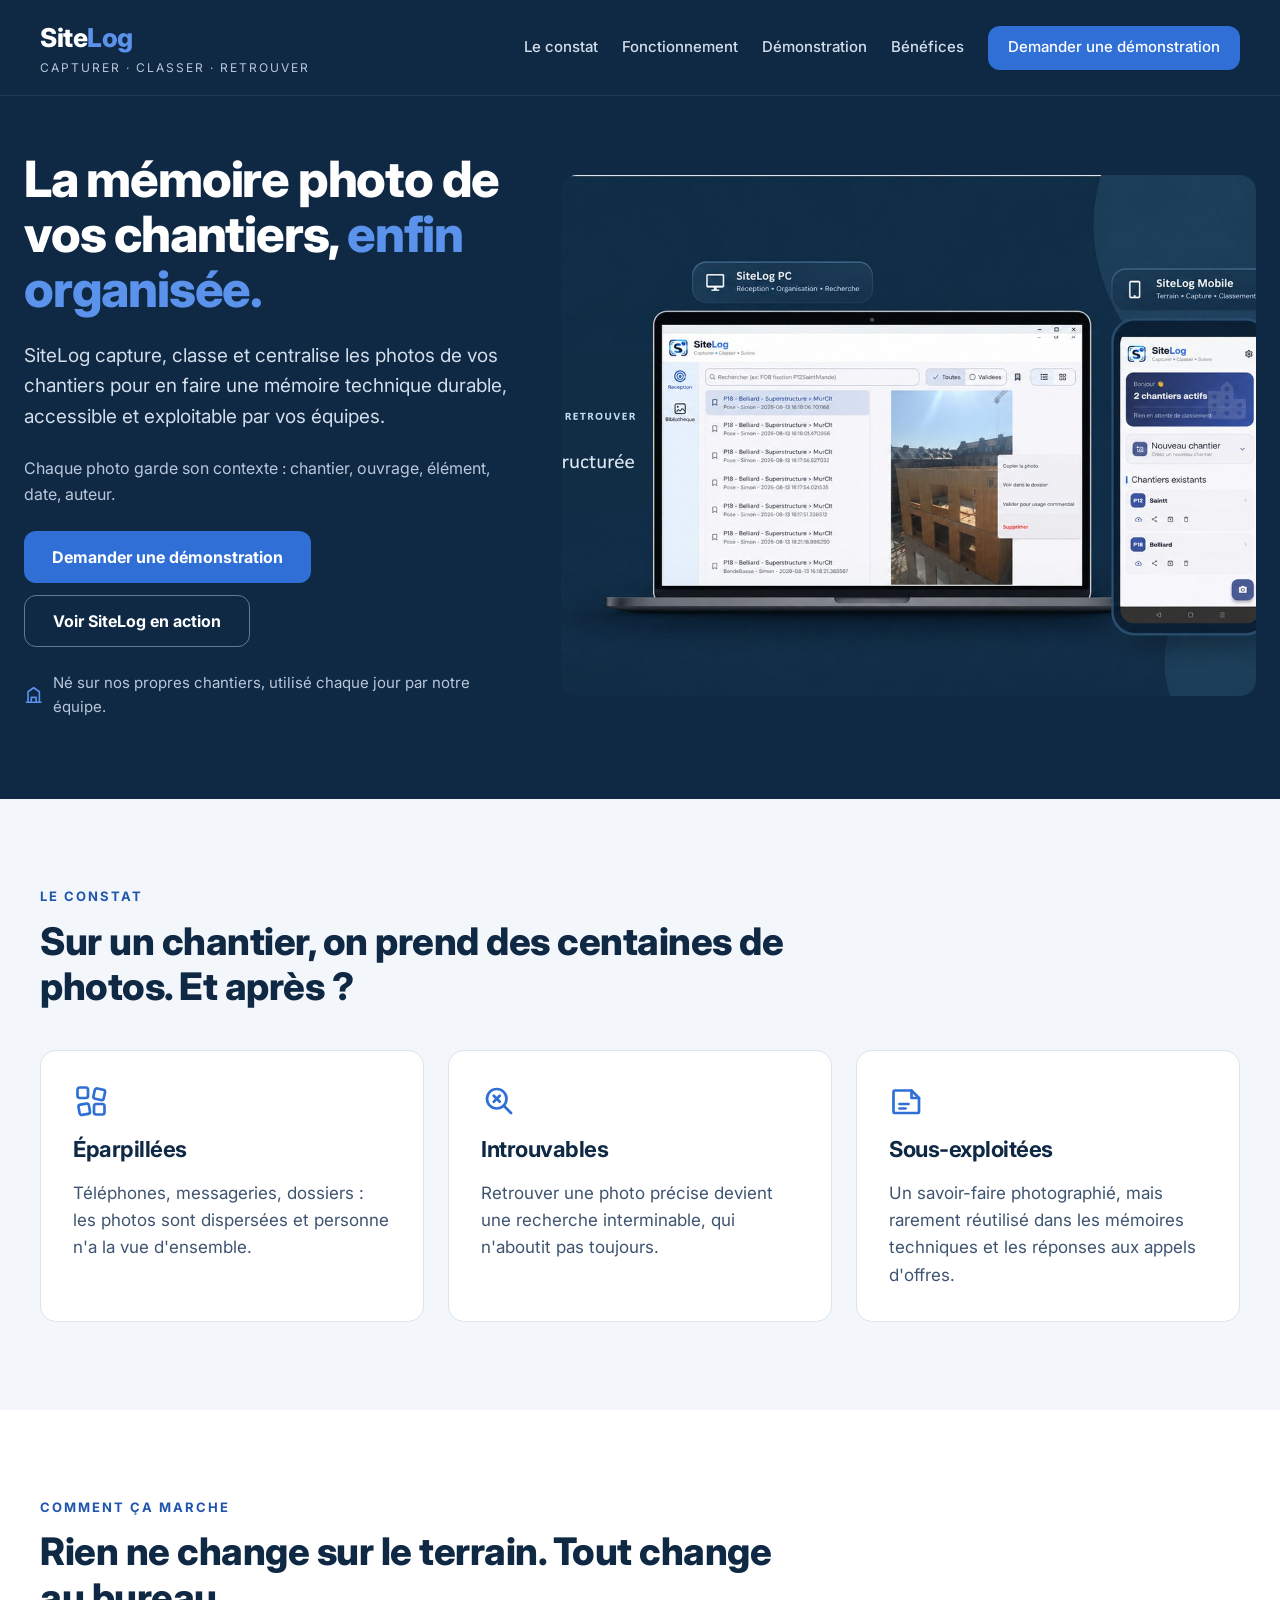
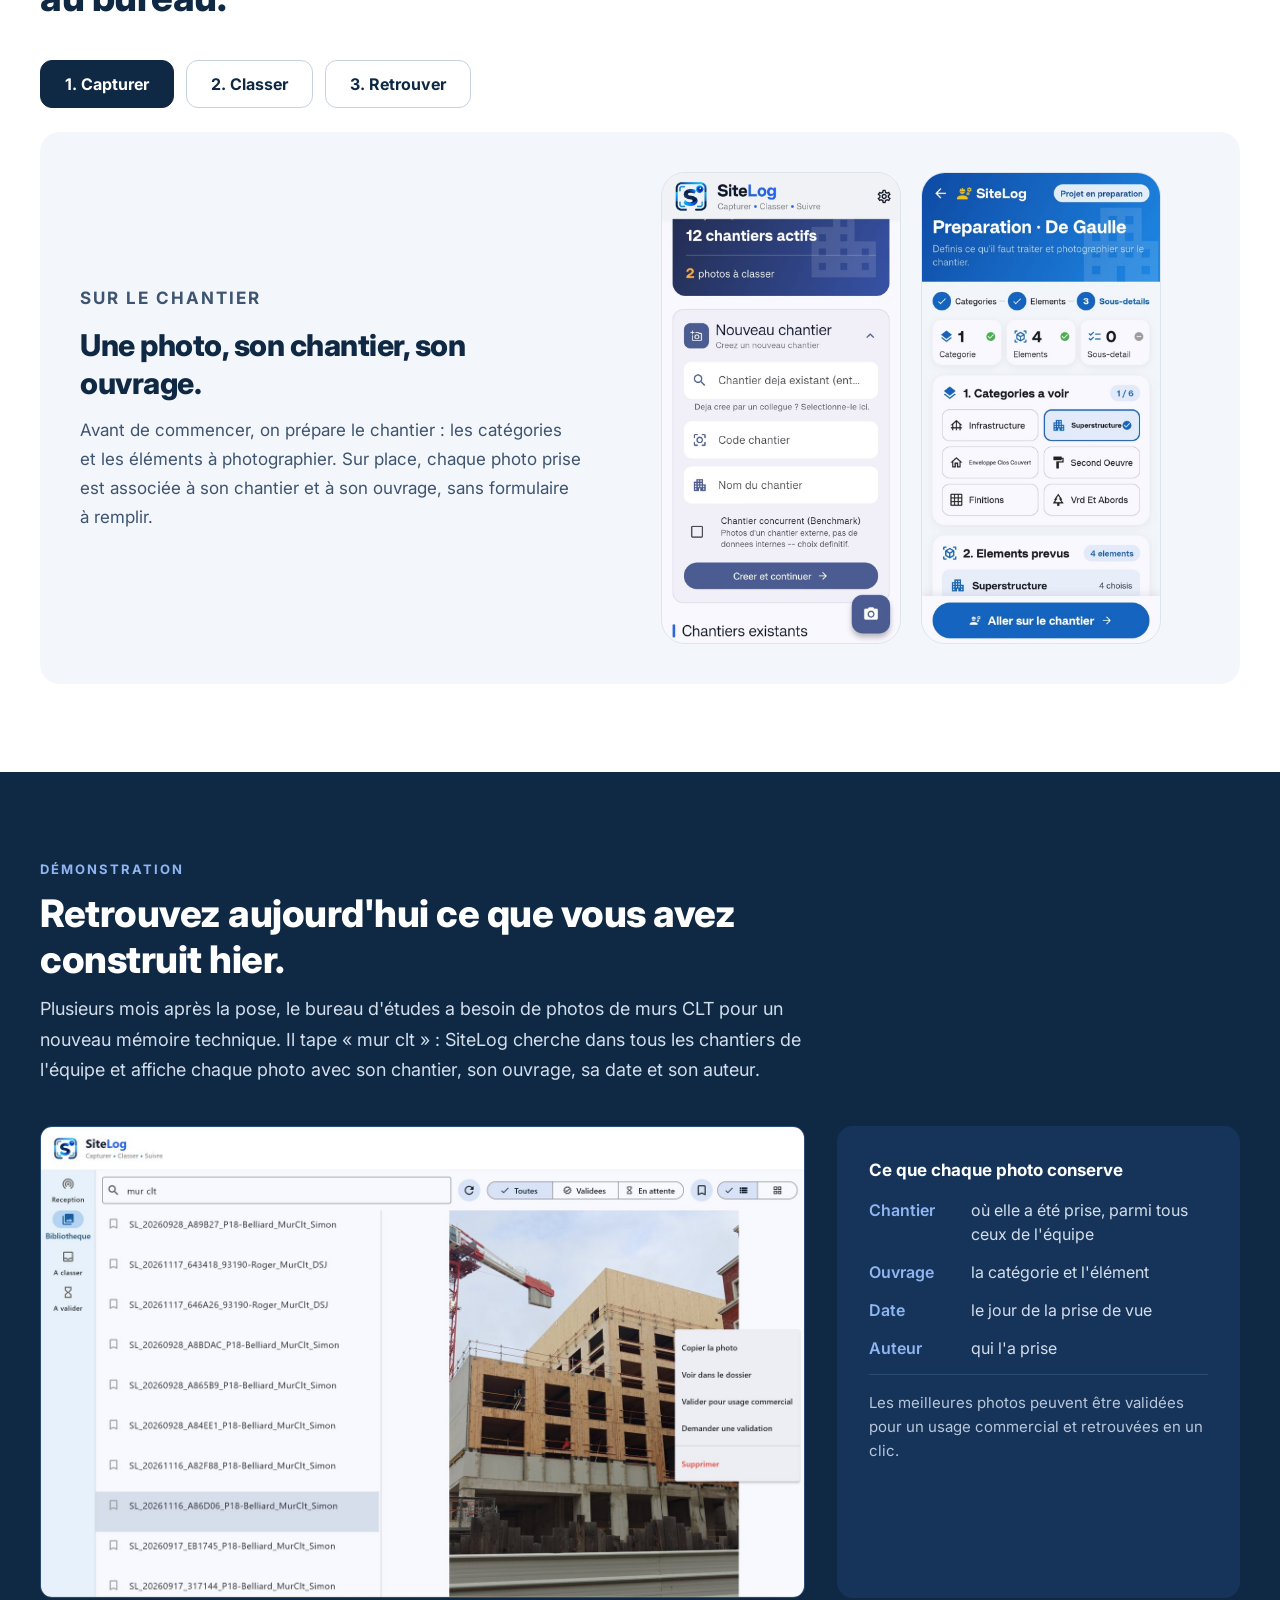
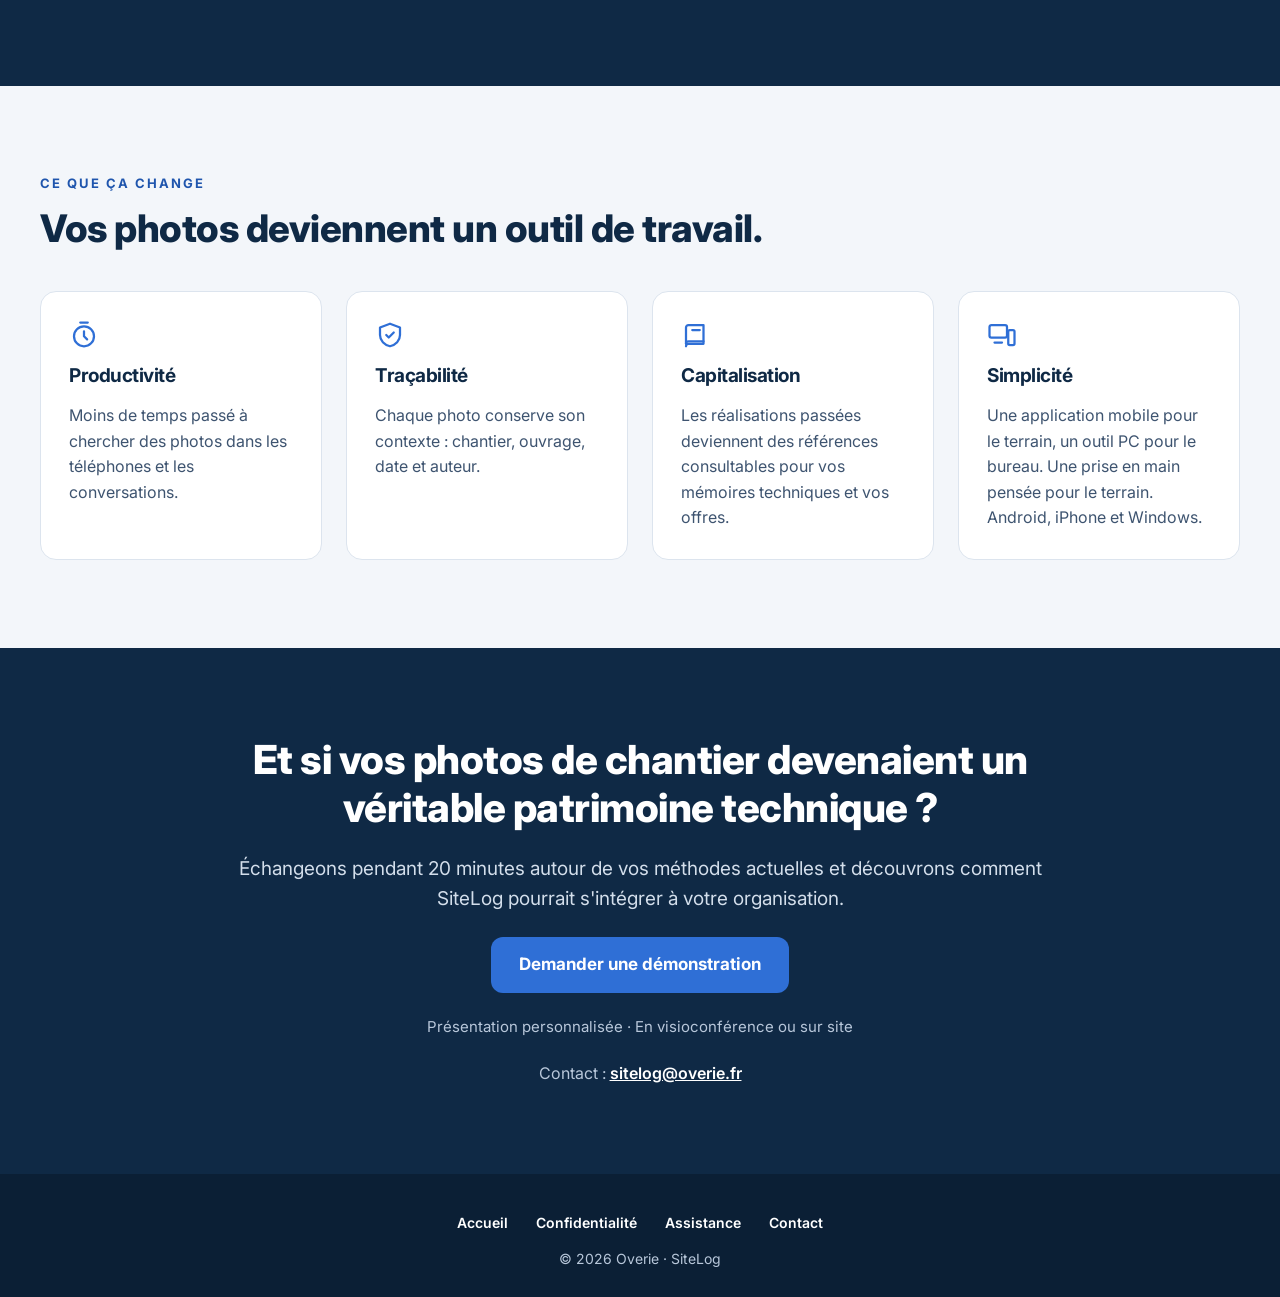
==== commit 6fae4a37: "Pied de page commun" ====
--- a/index.html
+++ b/index.html
@@ -14,7 +14,7 @@
 <link rel="preconnect" href="https://fonts.googleapis.com">
 <link rel="preconnect" href="https://fonts.gstatic.com" crossorigin>
 <link href="https://fonts.googleapis.com/css2?family=Inter:wght@400;500;600;700;800&amp;display=swap" rel="stylesheet">
-<link rel="stylesheet" href="assets/style.css?v=2">
+<link rel="stylesheet" href="assets/style.css?v=5">
 </head>
 <body>
 
@@ -190,7 +190,8 @@
 </main>
 
 <footer>
-SiteLog · une application Overie · © 2026 · <a href="confidentialite/">Confidentialité</a> · <a href="assistance/">Assistance</a>
+<nav aria-label="Liens utiles"><a href="/">Accueil</a><a href="/confidentialite/">Confidentialité</a><a href="/assistance/">Assistance</a><a href="mailto:sitelog@overie.fr">Contact</a></nav>
+<p>© 2026 Overie · SiteLog</p>
 </footer>
 
 <script>
--- a/assets/style.css
+++ b/assets/style.css
@@ -84,3 +84,96 @@
 .doc summary{font-weight:700;font-size:17px;cursor:pointer;color:#0F2945}
 .doc .box{background:#F3F6FA;border-radius:16px;padding:24px;margin:24px 0}
 @media (max-width:600px){section{padding:64px 20px}.panel{padding:24px}.hero{padding-top:40px}}
+/* ---- pages documentaires (style v2) ---- */
+body.page-doc{background:#F3F6FA}
+.top.top-light{background:#fff;border-bottom:1px solid #E3EAF3;padding:14px 24px}
+.top-light .logo{flex-direction:row;align-items:center;gap:20px}
+.top-light .logo b{color:#0F2945;font-size:30px}
+.top-light .logo small{color:#3E5470;padding-left:20px;border-left:1px solid #C5D2E2;line-height:28px}
+.top-light nav a{color:#0F2945;gap:8px;font-weight:600}
+.top-light nav a:hover{color:#1F55AD}
+.doc-hero{position:relative;overflow:hidden;background:linear-gradient(100deg,#EAF1FA 0%,#F3F7FC 55%,#DCE9F8 100%);padding:48px 24px 104px}
+.doc-hero .wrap{position:relative;z-index:1;display:flex;align-items:flex-start;gap:24px}
+.doc-hero .shield{flex:none;width:76px;height:88px}
+.doc-hero h1{font-size:clamp(30px,4.4vw,48px);line-height:1.1;letter-spacing:-1px;color:#0F2945}
+.doc-hero .sub{margin:6px 0 14px;font-size:clamp(18px,2.2vw,24px);color:#1F3F63}
+.doc-hero .date{margin:0;display:flex;align-items:center;gap:10px;font-size:16px;color:#3E5470}
+.doc-hero .photo{position:absolute;top:0;right:0;bottom:0;width:46%;background:url(chantier-clt.jpg) center 35%/cover no-repeat;-webkit-mask-image:linear-gradient(90deg,transparent 0%,#000 32%);mask-image:linear-gradient(90deg,transparent 0%,#000 32%)}
+.summary{position:relative;z-index:2;max-width:1200px;margin:-64px auto 0;display:flex;background:#fff;border-radius:20px;box-shadow:0 12px 32px rgba(15,41,69,.12);overflow:hidden}
+.summary .label{flex:0 0 260px;background:linear-gradient(135deg,#1F55AD,#0F3E7A);color:#fff;display:flex;flex-direction:column;justify-content:center;padding:24px 56px 24px 36px;clip-path:polygon(0 0,100% 0,84% 100%,0 100%)}
+.summary .label b{font-size:26px;font-weight:700}
+.summary .label i{display:block;width:44px;height:4px;border-radius:2px;background:#5BB4F0;margin-top:12px}
+.summary .item{flex:1;display:flex;align-items:center;gap:16px;padding:24px 20px}
+.summary .item+.item{border-left:1px solid #E3EAF3}
+.summary .item svg{flex:none}
+.summary .item b{display:block;font-size:17px;color:#0F2945}
+.summary .item span{font-size:15px;line-height:1.4;color:#3E5470}
+.doc-layout{max-width:1248px;margin:40px auto 0;padding:0 24px 88px;display:flex;gap:28px;align-items:flex-start}
+.toc{flex:0 0 300px;position:sticky;top:24px;background:#fff;border:1px solid #E3EAF3;border-radius:16px;padding:20px 14px}
+.toc h2{display:flex;align-items:center;gap:12px;font-size:20px;padding:0 10px 12px;margin-bottom:8px;border-bottom:1px solid #E3EAF3}
+.toc a{display:flex;gap:14px;padding:9px 12px;border-radius:10px;text-decoration:none;color:#0F2945;font-size:15px}
+.toc a span{flex:none;width:24px;font-weight:700;color:#1F55AD}
+.toc a:hover{background:#F3F6FA}
+.toc a.active{background:#E3EEFB;font-weight:600;box-shadow:inset 3px 0 0 #1F55AD}
+.sections{flex:1;min-width:0;display:flex;flex-direction:column;gap:18px}
+.sec{display:flex;gap:24px;background:#fff;border:1px solid #E3EAF3;border-radius:16px;padding:26px 28px;scroll-margin-top:24px}
+.sec .ico{flex:none;width:76px;height:76px;border-radius:16px;background:#EAF2FC;display:flex;align-items:center;justify-content:center}
+.sec h2{font-size:24px;margin-bottom:8px}
+.sec h2 em{font-style:normal;color:#1F8CD6;margin-right:8px}
+.sec p,.sec li{margin:0 0 8px;font-size:16px;line-height:1.7;color:#3E5470}
+.sec ul{margin:4px 0 8px;padding-left:20px}
+.sec li::marker{color:#1F8CD6}
+.sec a{font-weight:600}
+@media (max-width:980px){.doc-layout{flex-direction:column}.toc{position:static;width:100%;flex:none}.summary{flex-direction:column;margin:-48px 16px 0}.summary .label{flex:none;clip-path:none}.summary .item+.item{border-left:0;border-top:1px solid #E3EAF3}.doc-hero .photo{width:60%;opacity:.35}}
+@media (max-width:600px){.top-light .logo small{display:none}.sec{flex-direction:column;padding:22px}.sec .ico{width:56px;height:56px}.doc-hero .shield{width:52px;height:60px}}
+/* ---- assistance (style v2) ---- */
+.top-light nav a.nav-cta{background:#0F3E7A;color:#fff;padding:0 18px;border-radius:10px}
+.top-light nav a.nav-cta:hover{background:#1F55AD;color:#fff}
+.doc-hero .lead{margin:0 0 18px;font-size:18px;line-height:1.6;color:#1F3F63;max-width:560px}
+.doc-hero .head-ico{flex:none;width:84px;height:84px;border-radius:20px;background:linear-gradient(135deg,#1F6FD0,#0F3E7A);display:flex;align-items:center;justify-content:center}
+.search{display:flex;align-items:center;gap:10px;max-width:720px;background:#fff;border:1px solid #C5D2E2;border-radius:14px;padding:6px 6px 6px 16px;box-shadow:0 6px 18px rgba(15,41,69,.08)}
+.search input{flex:1;min-width:0;border:0;outline:0;font:inherit;font-size:16px;color:#0F2945;padding:10px 0;background:transparent}
+.search:focus-within{border-color:#2F6FD6;box-shadow:0 0 0 3px rgba(47,111,214,.2)}
+.search button{min-height:44px;padding:0 22px;border:0;border-radius:10px;background:#1F8CD6;color:#fff;font:inherit;font-weight:700;cursor:pointer}
+.search-msg{margin:10px 0 0;font-size:15px;color:#3E5470}
+.tiles{position:relative;z-index:2;max-width:1200px;margin:-56px auto 0;padding:0 24px;display:grid;grid-template-columns:repeat(6,minmax(0,1fr));gap:16px}
+.tile{display:flex;flex-direction:column;align-items:center;text-align:center;gap:8px;background:#fff;border:1px solid #E3EAF3;border-radius:16px;padding:22px 14px;text-decoration:none;color:#0F2945;box-shadow:0 8px 22px rgba(15,41,69,.08);transition:transform .15s,box-shadow .15s}
+.tile:hover{transform:translateY(-2px);box-shadow:0 12px 26px rgba(15,41,69,.14);color:#0F2945}
+.tile b{font-size:17px}.tile span{font-size:14px;line-height:1.4;color:#3E5470}
+.quick{max-width:1200px;margin:32px auto 0;padding:28px;background:linear-gradient(110deg,#E6F0FC,#F3F7FC);border:1px solid #DCE6F3;border-radius:20px}
+.quick-head{display:flex;align-items:center;gap:16px;margin-bottom:20px}
+.quick-head h2{font-size:26px}.quick-head p{margin:2px 0 0;color:#3E5470}
+.steps{display:flex;flex-wrap:wrap;align-items:stretch;gap:12px}
+.step{flex:1 1 240px;display:flex;gap:14px;background:#fff;border:1px solid #E3EAF3;border-radius:14px;padding:18px}
+.step .n{flex:none;width:28px;height:28px;border-radius:50%;background:#1F8CD6;color:#fff;font-weight:700;display:flex;align-items:center;justify-content:center;font-size:15px}
+.step b{display:block;font-size:17px;margin-bottom:2px}.step span{font-size:15px;line-height:1.5;color:#3E5470}
+.help{max-width:1200px;margin:32px auto 0;display:flex;background:#fff;border:1px solid #E3EAF3;border-radius:20px;overflow:hidden;box-shadow:0 8px 22px rgba(15,41,69,.06)}
+.help .label{flex:0 0 300px;background:linear-gradient(135deg,#1F55AD,#0F3E7A);color:#fff;display:flex;align-items:center;gap:16px;padding:22px 56px 22px 28px;clip-path:polygon(0 0,100% 0,86% 100%,0 100%)}
+.help .label b{display:block;font-size:22px}.help .label span{font-size:15px;color:#D3DEEB}
+.help .item{flex:1;display:flex;gap:14px;align-items:flex-start;padding:22px 20px;text-decoration:none;color:#0F2945}
+.help .item+.item{border-left:1px solid #E3EAF3}
+.help .item b{display:block;font-size:16px}.help .item span{font-size:14px;line-height:1.5;color:#3E5470}
+.help a.item:hover b{color:#1F55AD}
+.faq{max-width:1200px;margin:40px auto 0;padding:0 0 88px}
+.faq-title{display:flex;align-items:center;gap:12px;font-size:26px;margin-bottom:8px}
+.faq-group{scroll-margin-top:24px;margin-top:28px}
+.faq-group h3{font-size:19px;color:#1F55AD;margin-bottom:10px}
+.faq-grid{display:grid;grid-template-columns:repeat(2,minmax(0,1fr));gap:12px;align-items:start}
+.faq details{background:#fff;border:1px solid #E3EAF3;border-radius:12px;padding:0}
+.faq summary{list-style:none;display:flex;justify-content:space-between;align-items:center;gap:12px;padding:16px 18px;font-weight:700;font-size:16px;cursor:pointer;color:#0F2945}
+.faq summary::-webkit-details-marker{display:none}
+.faq summary::after{content:"";flex:none;width:10px;height:10px;border-right:2px solid #1F55AD;border-bottom:2px solid #1F55AD;transform:rotate(45deg) translateY(-3px);transition:transform .15s}
+.faq details[open] summary::after{transform:rotate(-135deg)}
+.faq details>div{padding:0 18px 16px}
+.faq details p,.faq details li{margin:0 0 8px;font-size:15px;line-height:1.65;color:#3E5470}
+.faq details ul{margin:0 0 8px;padding-left:20px}
+.wrap-pad{padding:0 24px}
+@media (max-width:1100px){.tiles{grid-template-columns:repeat(3,minmax(0,1fr))}}
+@media (max-width:980px){.help{flex-direction:column;margin-left:16px;margin-right:16px}.help .label{flex:none;clip-path:none}.help .item+.item{border-left:0;border-top:1px solid #E3EAF3}.faq-grid{grid-template-columns:1fr}.quick{margin-left:16px;margin-right:16px}}
+@media (max-width:600px){.tiles{grid-template-columns:repeat(2,minmax(0,1fr));gap:10px;padding:0 16px}.doc-hero .head-ico{width:60px;height:60px}.search button{padding:0 14px}}
+/* ---- pied de page commun ---- */
+footer{padding:28px 24px}
+footer nav{display:flex;flex-wrap:wrap;justify-content:center;gap:4px 28px;margin-bottom:6px}
+footer nav a{display:inline-flex;align-items:center;min-height:40px;color:#fff;font-weight:600;text-decoration:none}
+footer nav a:hover{color:#8FB5F2;text-decoration:underline}
+footer p{margin:0;color:#B8C7DA}
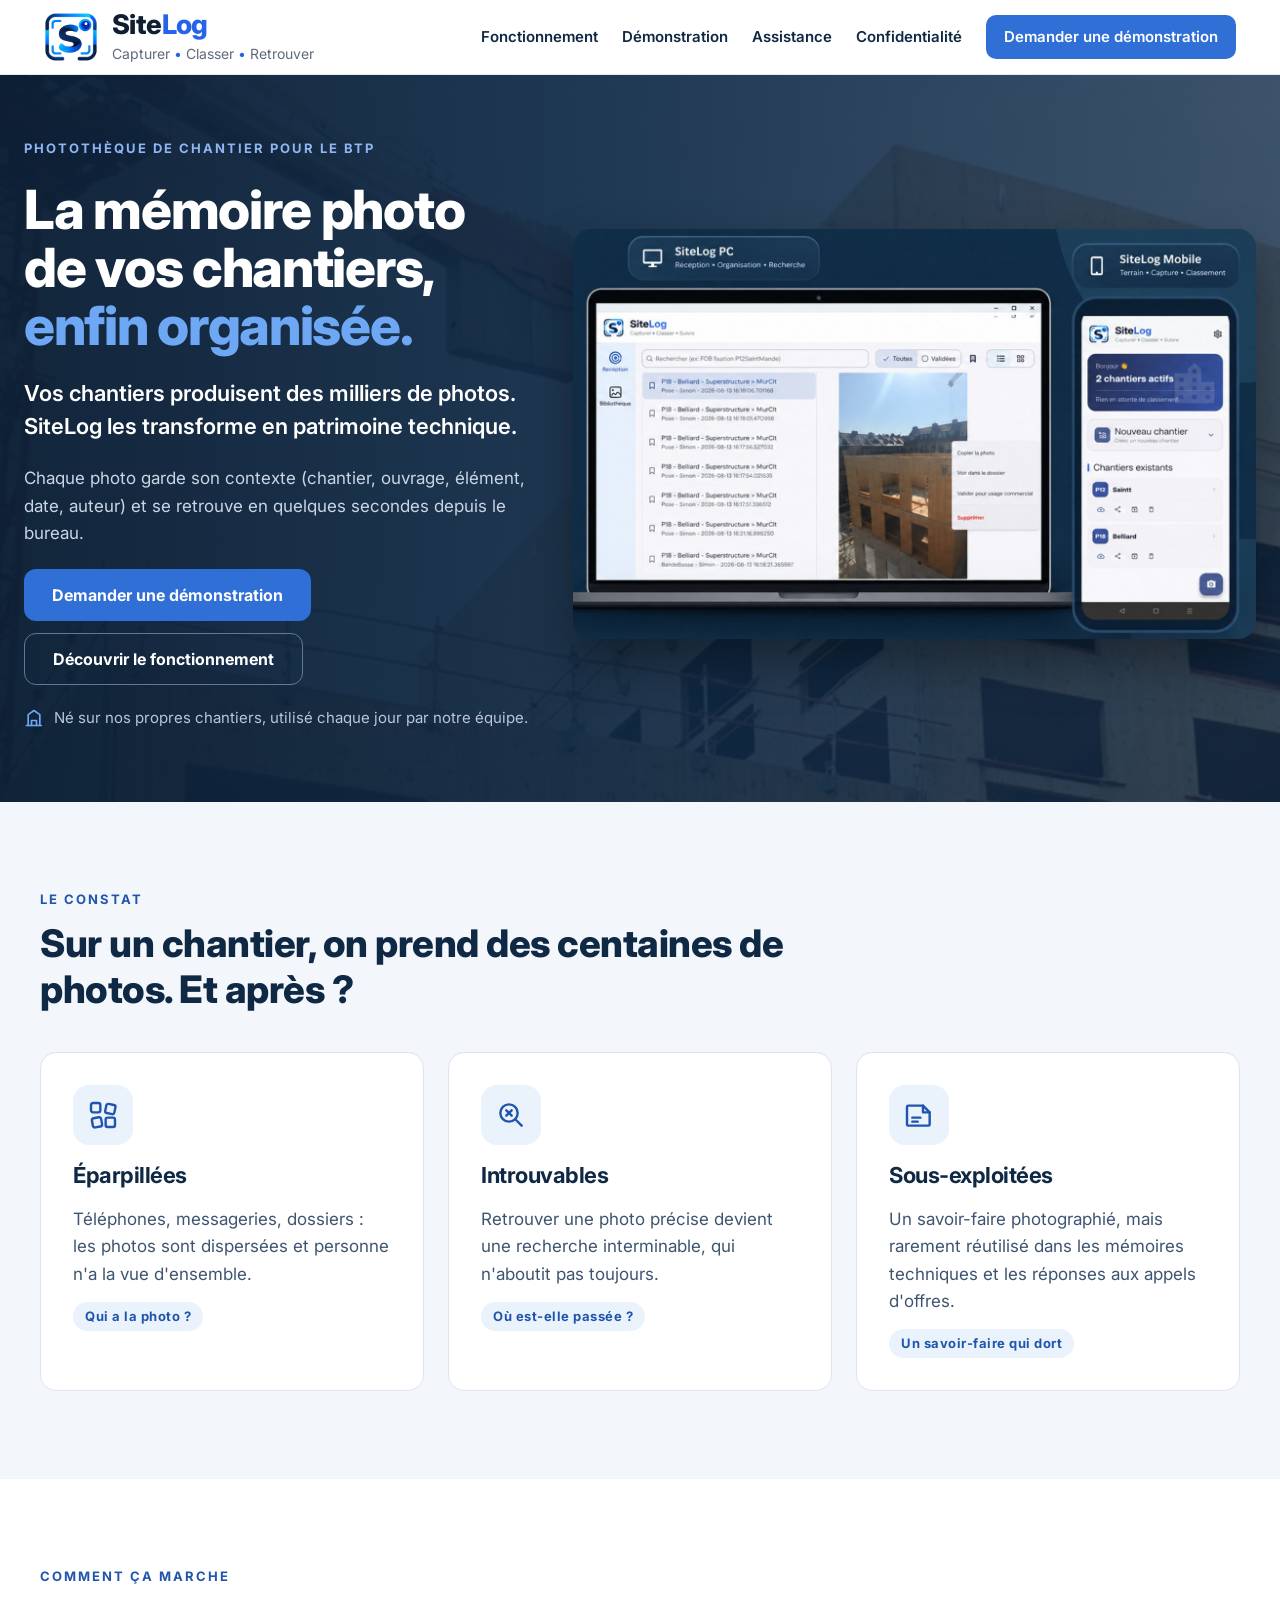
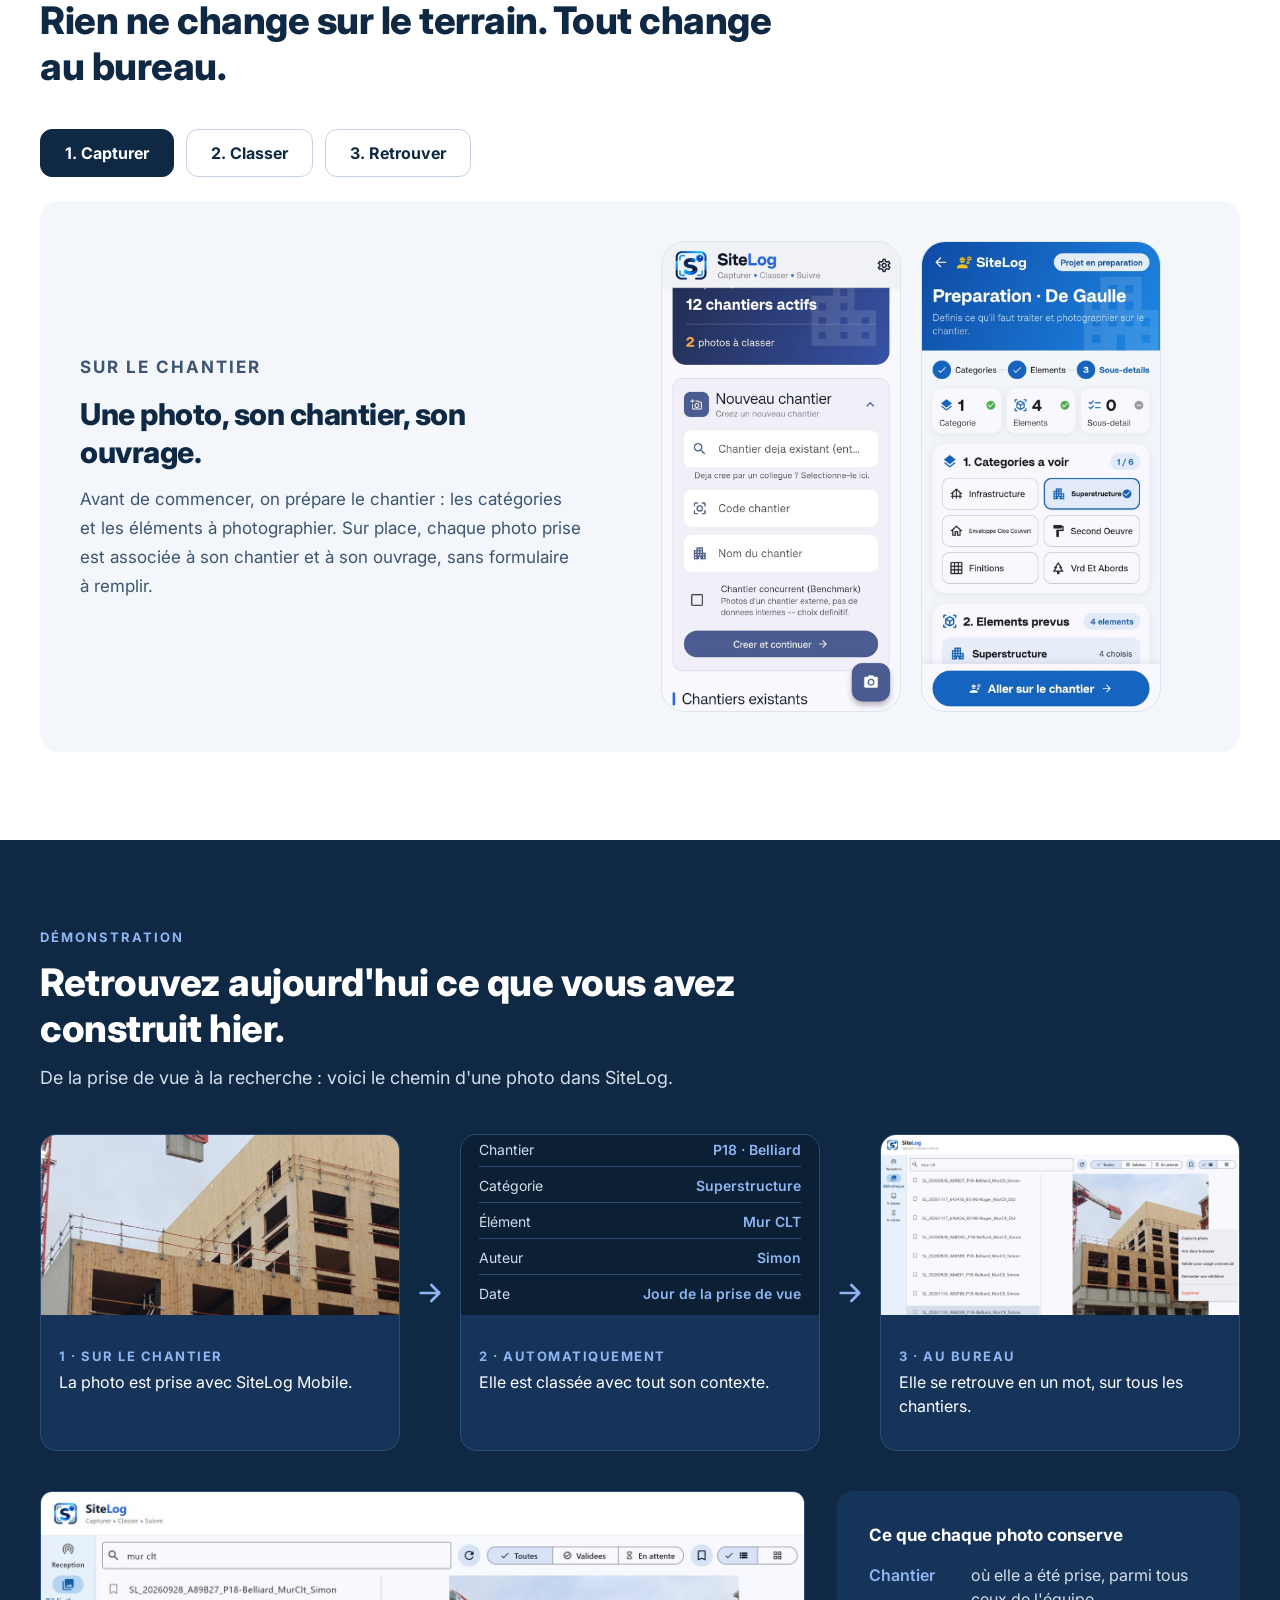
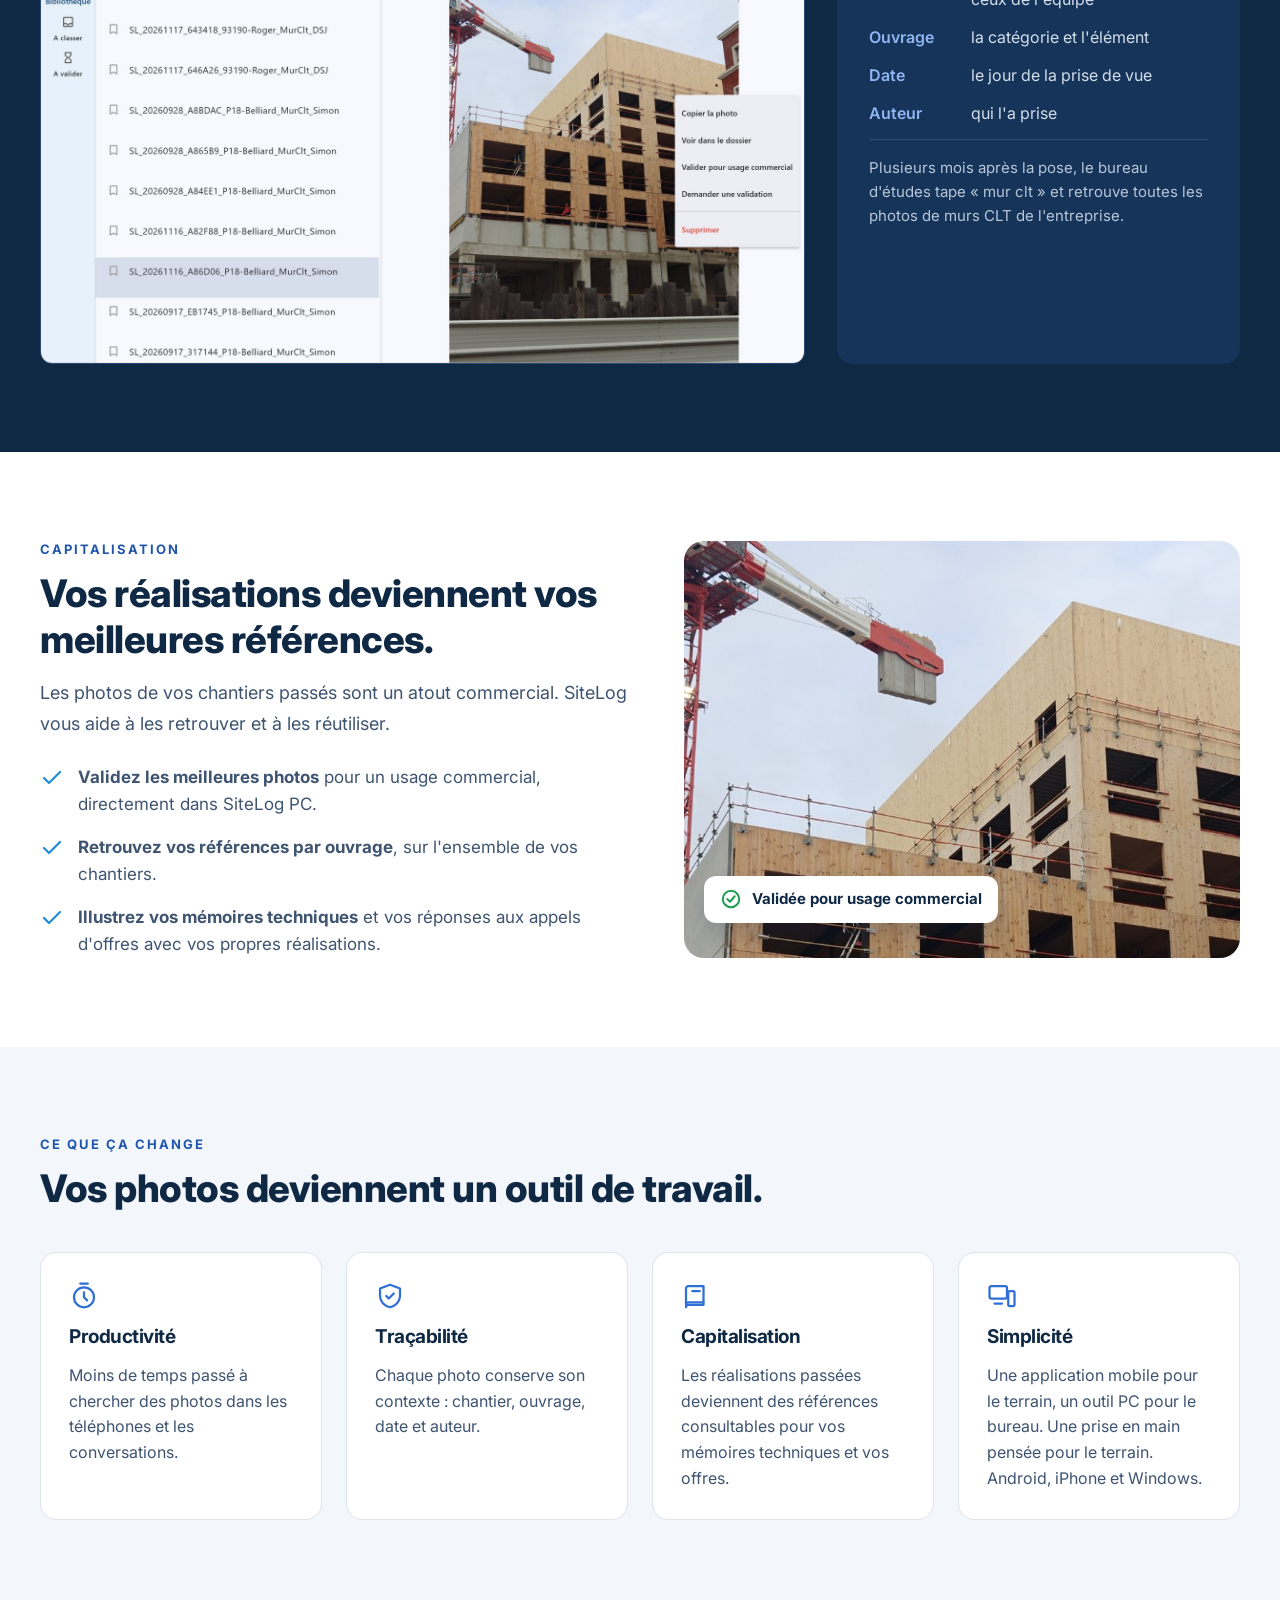
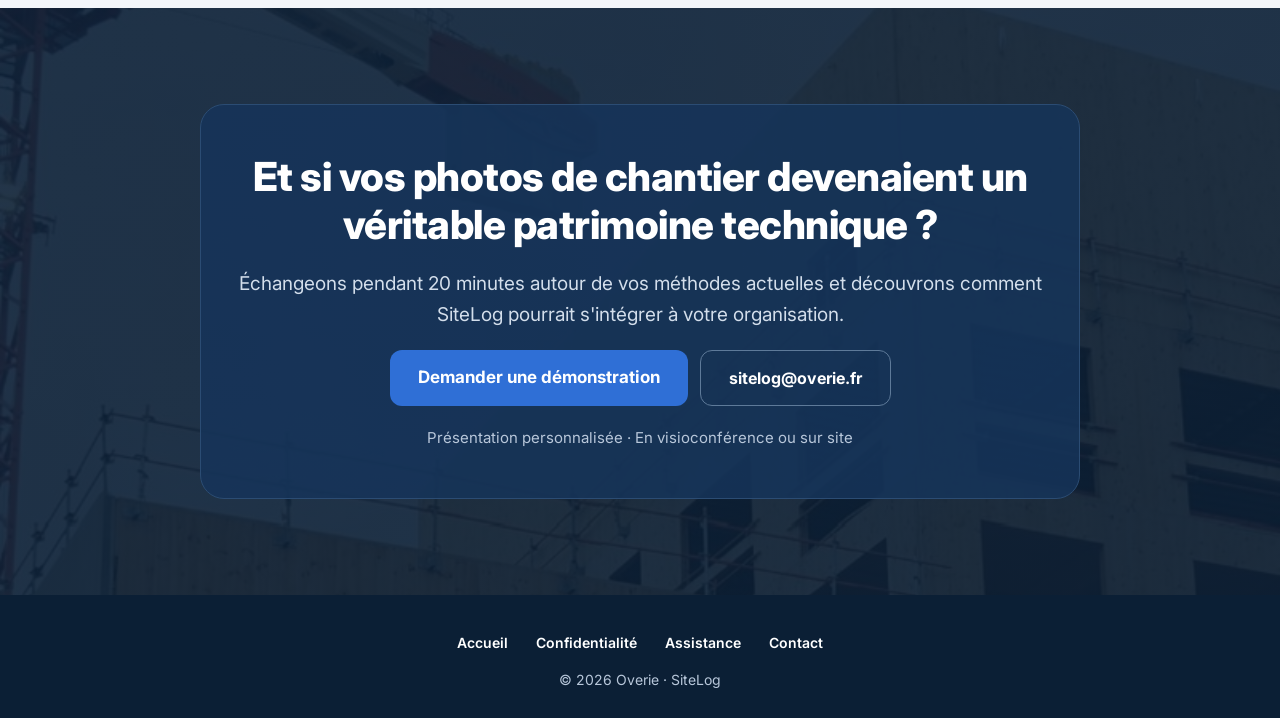
==== commit 9de33ce1: "En-tete commun avec logo, accueil revu" ====
--- a/index.html
+++ b/index.html
@@ -4,48 +4,52 @@
 <meta charset="utf-8">
 <meta name="viewport" content="width=device-width, initial-scale=1">
 <title>SiteLog – la mémoire photo de vos chantiers</title>
-<meta name="description" content="SiteLog capture, classe et centralise les photos de vos chantiers : chaque photo garde son chantier, son ouvrage, sa date et son auteur, et se retrouve en quelques secondes.">
+<meta name="description" content="Vos chantiers produisent des milliers de photos. SiteLog les capture, les classe et les transforme en patrimoine technique, retrouvable en quelques secondes.">
 <meta property="og:type" content="website">
 <meta property="og:url" content="https://sitelog.overie.fr/">
 <meta property="og:title" content="SiteLog – la mémoire photo de vos chantiers">
-<meta property="og:description" content="Capturer · Classer · Retrouver. La mémoire technique de vos chantiers, enfin organisée.">
-<meta property="og:image" content="https://sitelog.overie.fr/assets/hero.jpg">
-<link rel="icon" href="data:image/svg+xml,%3Csvg xmlns='http://www.w3.org/2000/svg' viewBox='0 0 32 32'%3E%3Crect width='32' height='32' rx='7' fill='%230F2945'/%3E%3Ctext x='16' y='23' font-family='Arial' font-weight='700' font-size='20' text-anchor='middle' fill='%235B93EC'%3ES%3C/text%3E%3C/svg%3E">
+<meta property="og:description" content="Capturer · Classer · Retrouver. Vos photos de chantier deviennent un patrimoine technique.">
+<meta property="og:image" content="https://sitelog.overie.fr/assets/hero-appareils.jpg">
+<link rel="icon" type="image/png" href="/assets/favicon.png">
+<link rel="apple-touch-icon" href="/assets/apple-touch-icon.png">
 <link rel="preconnect" href="https://fonts.googleapis.com">
 <link rel="preconnect" href="https://fonts.gstatic.com" crossorigin>
 <link href="https://fonts.googleapis.com/css2?family=Inter:wght@400;500;600;700;800&amp;display=swap" rel="stylesheet">
-<link rel="stylesheet" href="assets/style.css?v=5">
+<link rel="stylesheet" href="/assets/style.css?v=6">
+<script src="/assets/site.js?v=6" defer></script>
 </head>
 <body>
 
-<header class="top">
-<div class="wrap">
-<a class="logo" href="#accueil"><b>Site<span>Log</span></b><small>CAPTURER · CLASSER · RETROUVER</small></a>
-<nav aria-label="Sections de la page">
-<a href="#constat">Le constat</a>
-<a href="#fonctionnement">Fonctionnement</a>
-<a href="#recherche">Démonstration</a>
-<a href="#benefices">Bénéfices</a>
-<a class="btn btn-primary" href="mailto:sitelog@overie.fr?subject=Demande%20de%20d%C3%A9monstration%20SiteLog">Demander une démonstration</a>
+<header class="site-header">
+<div class="wrap">
+<a class="brand" href="/" aria-label="SiteLog, accueil"><img src="/assets/logo-sitelog.png" width="54" height="54" alt=""><span><b>Site<span>Log</span></b><small>Capturer<i>•</i>Classer<i>•</i>Retrouver</small></span></a>
+<button class="menu-btn" type="button" aria-expanded="false" aria-controls="site-nav"><svg aria-hidden="true" width="20" height="20" viewBox="0 0 24 24" fill="none" stroke="currentColor" stroke-width="2" stroke-linecap="round"><path d="M4 7h16M4 12h16M4 17h16"/></svg>Menu</button>
+<nav class="site-nav" id="site-nav" aria-label="Navigation principale">
+<a href="/#fonctionnement">Fonctionnement</a>
+<a href="/#recherche">Démonstration</a>
+<a href="/assistance/">Assistance</a>
+<a href="/confidentialite/">Confidentialité</a>
+<a class="cta" href="mailto:sitelog@overie.fr?subject=Demande%20de%20d%C3%A9monstration%20SiteLog">Demander une démonstration</a>
 </nav>
 </div>
 </header>
 
 <main>
-<section id="accueil" class="dark hero">
-<div class="wrap">
-<div class="hero-text">
+<section id="accueil" class="hero2">
+<div class="wrap">
+<div class="txt">
+<p class="kicker">Photothèque de chantier pour le BTP</p>
 <h1>La mémoire photo de vos chantiers, <span>enfin organisée.</span></h1>
-<p>SiteLog capture, classe et centralise les photos de vos chantiers pour en faire une mémoire technique durable, accessible et exploitable par vos équipes.</p>
-<p class="small">Chaque photo garde son contexte : chantier, ouvrage, élément, date, auteur.</p>
+<p class="punch">Vos chantiers produisent des milliers de photos. SiteLog les transforme en patrimoine technique.</p>
+<p class="ctx">Chaque photo garde son contexte (chantier, ouvrage, élément, date, auteur) et se retrouve en quelques secondes depuis le bureau.</p>
 <div class="actions">
 <a class="btn btn-primary" href="mailto:sitelog@overie.fr?subject=Demande%20de%20d%C3%A9monstration%20SiteLog">Demander une démonstration</a>
-<a class="btn btn-ghost" href="#fonctionnement">Voir SiteLog en action</a>
-</div>
-<p class="origin"><svg aria-hidden="true" width="20" height="20" viewBox="0 0 24 24" fill="none" stroke="#5B93EC" stroke-width="2" stroke-linecap="round" stroke-linejoin="round"><path d="M3 21h18"/><path d="M5 21V8l7-5 7 5v13"/><path d="M9 21v-6h6v6"/></svg>Né sur nos propres chantiers, utilisé chaque jour par notre équipe.</p>
-</div>
-<div class="hero-img">
-<img src="assets/hero.jpg" width="1600" height="892" alt="SiteLog sur PC et sur mobile : la bibliothèque photo d'un chantier et la liste des chantiers">
+<a class="btn btn-ghost" href="#fonctionnement">Découvrir le fonctionnement</a>
+</div>
+<p class="origin" style="margin:0;display:flex;align-items:center;gap:10px;font-size:15px"><svg aria-hidden="true" width="20" height="20" viewBox="0 0 24 24" fill="none" stroke="#6EA8F5" stroke-width="2" stroke-linecap="round" stroke-linejoin="round"><path d="M3 21h18"/><path d="M5 21V8l7-5 7 5v13"/><path d="M9 21v-6h6v6"/></svg>Né sur nos propres chantiers, utilisé chaque jour par notre équipe.</p>
+</div>
+<div class="devices">
+<img src="/assets/hero-appareils.jpg" width="1400" height="840" alt="SiteLog PC (réception, organisation et recherche des photos) et SiteLog Mobile (terrain, capture, classement) côte à côte">
 </div>
 </div>
 </section>
@@ -58,19 +62,22 @@
 </div>
 <div class="cards">
 <div class="card">
-<svg aria-hidden="true" width="36" height="36" viewBox="0 0 24 24" fill="none" stroke="#2F6FD6" stroke-width="1.8" stroke-linecap="round" stroke-linejoin="round"><rect x="3" y="3" width="7" height="7" rx="1.5"/><rect x="14" y="4" width="7" height="7" rx="1.5" transform="rotate(12 17.5 7.5)"/><rect x="4" y="14" width="7" height="7" rx="1.5" transform="rotate(-10 7.5 17.5)"/><rect x="14" y="14" width="7" height="7" rx="1.5"/></svg>
+<div class="tile-ico"><svg aria-hidden="true" width="32" height="32" viewBox="0 0 24 24" fill="none" stroke="#1F55AD" stroke-width="1.8" stroke-linecap="round" stroke-linejoin="round"><rect x="3" y="3" width="7" height="7" rx="1.5"/><rect x="14" y="4" width="7" height="7" rx="1.5" transform="rotate(12 17.5 7.5)"/><rect x="4" y="14" width="7" height="7" rx="1.5" transform="rotate(-10 7.5 17.5)"/><rect x="14" y="14" width="7" height="7" rx="1.5"/></svg></div>
 <h3>Éparpillées</h3>
 <p>Téléphones, messageries, dossiers : les photos sont dispersées et personne n'a la vue d'ensemble.</p>
-</div>
-<div class="card">
-<svg aria-hidden="true" width="36" height="36" viewBox="0 0 24 24" fill="none" stroke="#2F6FD6" stroke-width="1.8" stroke-linecap="round" stroke-linejoin="round"><circle cx="10.5" cy="10.5" r="6.5"/><path d="M20 20l-4.8-4.8"/><path d="M8.5 8.5l4 4"/><path d="M12.5 8.5l-4 4"/></svg>
+<p class="tag">Qui a la photo ?</p>
+</div>
+<div class="card">
+<div class="tile-ico"><svg aria-hidden="true" width="32" height="32" viewBox="0 0 24 24" fill="none" stroke="#1F55AD" stroke-width="1.8" stroke-linecap="round" stroke-linejoin="round"><circle cx="10.5" cy="10.5" r="6.5"/><path d="M20 20l-4.8-4.8"/><path d="M8.5 8.5l4 4"/><path d="M12.5 8.5l-4 4"/></svg></div>
 <h3>Introuvables</h3>
 <p>Retrouver une photo précise devient une recherche interminable, qui n'aboutit pas toujours.</p>
-</div>
-<div class="card">
-<svg aria-hidden="true" width="36" height="36" viewBox="0 0 24 24" fill="none" stroke="#2F6FD6" stroke-width="1.8" stroke-linecap="round" stroke-linejoin="round"><path d="M4 5h11l5 5v9a1 1 0 0 1-1 1H4a1 1 0 0 1-1-1V6a1 1 0 0 1 1-1z"/><path d="M15 5v5h5"/><path d="M7 14h6"/><path d="M7 17h4"/></svg>
+<p class="tag">Où est-elle passée ?</p>
+</div>
+<div class="card">
+<div class="tile-ico"><svg aria-hidden="true" width="32" height="32" viewBox="0 0 24 24" fill="none" stroke="#1F55AD" stroke-width="1.8" stroke-linecap="round" stroke-linejoin="round"><path d="M4 5h11l5 5v9a1 1 0 0 1-1 1H4a1 1 0 0 1-1-1V6a1 1 0 0 1 1-1z"/><path d="M15 5v5h5"/><path d="M7 14h6"/><path d="M7 17h4"/></svg></div>
 <h3>Sous-exploitées</h3>
 <p>Un savoir-faire photographié, mais rarement réutilisé dans les mémoires techniques et les réponses aux appels d'offres.</p>
+<p class="tag">Un savoir-faire qui dort</p>
 </div>
 </div>
 </div>
@@ -95,8 +102,8 @@
 <p>Avant de commencer, on prépare le chantier : les catégories et les éléments à photographier. Sur place, chaque photo prise est associée à son chantier et à son ouvrage, sans formulaire à remplir.</p>
 </div>
 <div class="panel-img">
-<img class="phone" src="assets/mobile-nouveau-chantier.jpg" width="720" height="1419" loading="lazy" alt="Écran mobile de création d'un chantier : code, nom et chantier existant">
-<img class="phone" src="assets/mobile-preparation.jpg" width="720" height="1416" loading="lazy" alt="Écran mobile de préparation du chantier : catégories à voir et éléments prévus">
+<img class="phone" src="/assets/mobile-nouveau-chantier.jpg" width="720" height="1419" loading="lazy" alt="Écran mobile de création d'un chantier : code, nom et chantier existant">
+<img class="phone" src="/assets/mobile-preparation.jpg" width="720" height="1416" loading="lazy" alt="Écran mobile de préparation du chantier : catégories à voir et éléments prévus">
 </div>
 </div>
 
@@ -107,7 +114,7 @@
 <p>Les photos sont envoyées vers le PC du bureau et rangées automatiquement par chantier, par date et par auteur. Tout le monde travaille sur la même bibliothèque.</p>
 </div>
 <div class="panel-img">
-<img class="phone single" src="assets/mobile-accueil.jpg" width="720" height="1419" loading="lazy" alt="Écran d'accueil mobile : chantiers actifs, photos à classer et envoi vers le PC">
+<img class="phone single" src="/assets/mobile-accueil.jpg" width="720" height="1421" loading="lazy" alt="Écran d'accueil mobile : chantiers actifs, photos à classer et envoi vers le PC">
 </div>
 </div>
 
@@ -118,7 +125,7 @@
 <p>Chantier, ouvrage, élément, auteur : tapez ce que vous cherchez, la photo apparaît avec tout son contexte.</p>
 </div>
 <div class="panel-img" style="flex:1.6 1 420px">
-<img class="screen" src="assets/pc-bibliotheque.jpg" width="408" height="259" loading="lazy" alt="Bibliothèque SiteLog sur PC : barre de recherche et photos classées">
+<img class="screen" src="/assets/pc-recherche.jpg" width="1600" height="986" loading="lazy" alt="SiteLog PC : recherche « mur clt » et photos classées de plusieurs chantiers">
 </div>
 </div>
 </div>
@@ -129,11 +136,35 @@
 <div class="head">
 <p class="eyebrow">Démonstration</p>
 <h2>Retrouvez aujourd'hui ce que vous avez construit hier.</h2>
-<p class="muted" style="margin:0;font-size:18px;line-height:1.7">Plusieurs mois après la pose, le bureau d'études a besoin de photos de murs CLT pour un nouveau mémoire technique. Il tape « mur clt » : SiteLog cherche dans tous les chantiers de l'équipe et affiche chaque photo avec son chantier, son ouvrage, sa date et son auteur.</p>
-</div>
+<p class="muted" style="margin:0;font-size:18px;line-height:1.7">De la prise de vue à la recherche : voici le chemin d'une photo dans SiteLog.</p>
+</div>
+
+<div class="flow">
+<div class="flow-step">
+<div class="vis"><img src="/assets/chantier-clt.jpg" width="800" height="972" loading="lazy" alt="Photo d'un bâtiment en CLT prise sur le chantier"></div>
+<p class="cap"><b>1 · Sur le chantier</b>La photo est prise avec SiteLog Mobile.</p>
+</div>
+<svg class="flow-arrow" aria-hidden="true" width="32" height="32" viewBox="0 0 24 24" fill="none" stroke="currentColor" stroke-width="2" stroke-linecap="round" stroke-linejoin="round"><path d="M5 12h14M13 6l6 6-6 6"/></svg>
+<div class="flow-step">
+<div class="vis"><div class="meta">
+<span>Chantier <b>P18 · Belliard</b></span>
+<span>Catégorie <b>Superstructure</b></span>
+<span>Élément <b>Mur CLT</b></span>
+<span>Auteur <b>Simon</b></span>
+<span style="border:0">Date <b>Jour de la prise de vue</b></span>
+</div></div>
+<p class="cap"><b>2 · Automatiquement</b>Elle est classée avec tout son contexte.</p>
+</div>
+<svg class="flow-arrow" aria-hidden="true" width="32" height="32" viewBox="0 0 24 24" fill="none" stroke="currentColor" stroke-width="2" stroke-linecap="round" stroke-linejoin="round"><path d="M5 12h14M13 6l6 6-6 6"/></svg>
+<div class="flow-step">
+<div class="vis"><img src="/assets/pc-recherche.jpg" width="1600" height="986" loading="lazy" alt="Recherche « mur clt » dans SiteLog PC" style="object-position:left top"></div>
+<p class="cap"><b>3 · Au bureau</b>Elle se retrouve en un mot, sur tous les chantiers.</p>
+</div>
+</div>
+
 <div class="demo">
 <div class="demo-img">
-<img src="assets/pc-recherche.jpg" width="1600" height="986" loading="lazy" alt="SiteLog PC : recherche « mur clt », résultats issus de plusieurs chantiers et photo d'un bâtiment en CLT ouverte, avec le menu Valider pour usage commercial">
+<img src="/assets/pc-recherche.jpg" width="1600" height="986" loading="lazy" alt="SiteLog PC : recherche « mur clt », résultats issus de plusieurs chantiers et photo d'un bâtiment en CLT ouverte, avec le menu Valider pour usage commercial">
 </div>
 <div class="keeps">
 <p style="font-size:17px;font-weight:700;color:#fff;display:block">Ce que chaque photo conserve</p>
@@ -141,8 +172,27 @@
 <p><span>Ouvrage</span>la catégorie et l'élément</p>
 <p><span>Date</span>le jour de la prise de vue</p>
 <p><span>Auteur</span>qui l'a prise</p>
-<p class="note">Les meilleures photos peuvent être validées pour un usage commercial et retrouvées en un clic.</p>
-</div>
+<p class="note">Plusieurs mois après la pose, le bureau d'études tape « mur clt » et retrouve toutes les photos de murs CLT de l'entreprise.</p>
+</div>
+</div>
+</div>
+</section>
+
+<section id="capitalisation" class="capi">
+<div class="wrap">
+<div class="txt">
+<p class="eyebrow">Capitalisation</p>
+<h2 style="margin-top:12px">Vos réalisations deviennent vos meilleures références.</h2>
+<p class="muted" style="margin:16px 0 0;font-size:18px;line-height:1.7">Les photos de vos chantiers passés sont un atout commercial. SiteLog vous aide à les retrouver et à les réutiliser.</p>
+<ul>
+<li><svg aria-hidden="true" width="24" height="24" viewBox="0 0 24 24" fill="none" stroke="#1F8CD6" stroke-width="2.2" stroke-linecap="round" stroke-linejoin="round"><path d="M20 6L9 17l-5-5"/></svg><span><strong>Validez les meilleures photos</strong> pour un usage commercial, directement dans SiteLog PC.</span></li>
+<li><svg aria-hidden="true" width="24" height="24" viewBox="0 0 24 24" fill="none" stroke="#1F8CD6" stroke-width="2.2" stroke-linecap="round" stroke-linejoin="round"><path d="M20 6L9 17l-5-5"/></svg><span><strong>Retrouvez vos références par ouvrage</strong>, sur l'ensemble de vos chantiers.</span></li>
+<li><svg aria-hidden="true" width="24" height="24" viewBox="0 0 24 24" fill="none" stroke="#1F8CD6" stroke-width="2.2" stroke-linecap="round" stroke-linejoin="round"><path d="M20 6L9 17l-5-5"/></svg><span><strong>Illustrez vos mémoires techniques</strong> et vos réponses aux appels d'offres avec vos propres réalisations.</span></li>
+</ul>
+</div>
+<div class="pic">
+<img src="/assets/chantier-clt.jpg" width="800" height="972" loading="lazy" alt="Bâtiment en CLT en cours de construction">
+<p class="badge"><svg aria-hidden="true" width="22" height="22" viewBox="0 0 24 24" fill="none" stroke="#1F9D55" stroke-width="2.2" stroke-linecap="round" stroke-linejoin="round"><circle cx="12" cy="12" r="9"/><path d="M8 12l3 3 5-6"/></svg>Validée pour usage commercial</p>
 </div>
 </div>
 </section>
@@ -178,13 +228,15 @@
 </div>
 </section>
 
-<section id="contact" class="dark cta">
-<div class="wrap">
+<section id="contact" class="cta2">
+<div class="box">
 <h2>Et si vos photos de chantier devenaient un véritable patrimoine technique ?</h2>
 <p>Échangeons pendant 20 minutes autour de vos méthodes actuelles et découvrons comment SiteLog pourrait s'intégrer à votre organisation.</p>
+<div class="actions">
 <a class="btn btn-primary" style="min-height:56px;font-size:17px" href="mailto:sitelog@overie.fr?subject=Demande%20de%20d%C3%A9monstration%20SiteLog">Demander une démonstration</a>
+<a class="btn btn-ghost" style="min-height:56px" href="mailto:sitelog@overie.fr">sitelog@overie.fr</a>
+</div>
 <p class="meta">Présentation personnalisée · En visioconférence ou sur site</p>
-<p class="contact">Contact : <a href="mailto:sitelog@overie.fr">sitelog@overie.fr</a></p>
 </div>
 </section>
 </main>
--- a/assets/style.css
+++ b/assets/style.css
@@ -177,3 +177,74 @@
 footer nav a{display:inline-flex;align-items:center;min-height:40px;color:#fff;font-weight:600;text-decoration:none}
 footer nav a:hover{color:#8FB5F2;text-decoration:underline}
 footer p{margin:0;color:#B8C7DA}
+/* ===== v6 : en-tête commun + accueil revu ===== */
+.site-header{position:sticky;top:0;z-index:50;background:#fff;border-bottom:1px solid #E3EAF3}
+.site-header .wrap{position:relative;max-width:1240px;display:flex;align-items:center;justify-content:space-between;gap:16px;padding:10px 24px}
+.brand{display:flex;align-items:center;gap:14px;text-decoration:none}
+.brand img{width:54px;height:54px;display:block}
+.brand b{display:block;font-size:27px;font-weight:800;letter-spacing:-.6px;line-height:1.1;color:#0F1E33}
+.brand b span{color:#2563EB}
+.brand small{display:block;margin-top:3px;font-size:14px;color:#5E6B7A}
+.brand small i{font-style:normal;color:#2563EB;margin:0 4px}
+.site-nav{display:flex;align-items:center;gap:4px 24px}
+.site-nav a{display:inline-flex;align-items:center;min-height:44px;font-size:15px;font-weight:600;color:#0F2945;text-decoration:none}
+.site-nav a:hover{color:#1F55AD}
+.site-nav a[aria-current="page"]{color:#1F55AD;box-shadow:inset 0 -2px 0 #1F55AD}
+.site-nav a.cta{padding:0 18px;border-radius:10px;background:#2F6FD6;color:#fff}
+.site-nav a.cta:hover{background:#1F55AD;color:#fff}
+.menu-btn{display:none;align-items:center;gap:8px;min-height:44px;padding:0 14px;border:1px solid #C5D2E2;border-radius:10px;background:#fff;color:#0F2945;font:inherit;font-weight:600;cursor:pointer}
+@media (max-width:960px){
+.menu-btn{display:inline-flex}
+.site-nav{display:none;position:absolute;top:100%;left:0;right:0;flex-direction:column;align-items:stretch;gap:0;padding:8px 24px 18px;background:#fff;border-bottom:1px solid #E3EAF3;box-shadow:0 12px 24px rgba(15,41,69,.1)}
+.site-header.open .site-nav{display:flex}
+.site-nav a{border-bottom:1px solid #EEF2F7}
+.site-nav a[aria-current="page"]{box-shadow:none}
+.site-nav a.cta{margin-top:12px;justify-content:center;border-bottom:0}
+}
+@media (max-width:420px){.brand img{width:44px;height:44px}.brand b{font-size:23px}.brand small{font-size:12px}}
+/* hero accueil */
+.hero2{position:relative;padding:64px 24px 72px;color:#fff;background:linear-gradient(90deg,rgba(11,31,53,.97) 0%,rgba(15,41,69,.92) 45%,rgba(15,41,69,.78) 100%),url(chantier-clt.jpg) right 30%/cover no-repeat,#0F2945}
+.hero2 .wrap{max-width:1280px;display:flex;flex-wrap:wrap;align-items:center;gap:40px}
+.hero2 .txt{flex:1 1 400px;min-width:0;display:flex;flex-direction:column;gap:22px}
+.hero2 .kicker{margin:0;font-size:13px;font-weight:700;letter-spacing:2px;text-transform:uppercase;color:#8FB5F2}
+.hero2 h1{font-size:clamp(34px,5vw,54px);line-height:1.08;letter-spacing:-1.3px}
+.hero2 h1 span{color:#6EA8F5}
+.hero2 .punch{margin:0;font-size:clamp(19px,2.2vw,22px);line-height:1.5;font-weight:600;color:#fff}
+.hero2 .ctx{margin:0;font-size:17px;line-height:1.6;color:#C9D6E6}
+.hero2 .devices{flex:1.5 1 520px;min-width:0}
+.hero2 .devices img{width:100%;border-radius:18px;box-shadow:0 24px 48px rgba(0,0,0,.35)}
+.hero2 .origin{color:#B8C7DA!important}
+/* constat plus expressif */
+.card .tile-ico{width:60px;height:60px;border-radius:16px;background:#EAF2FC;display:flex;align-items:center;justify-content:center}
+.card.warn .tile-ico{background:#FDF0E3}
+.card .tag{align-self:flex-start;margin:0;font-size:13px!important;font-weight:700;letter-spacing:.5px;color:#1F55AD!important;background:#EAF2FC;border-radius:999px;padding:4px 12px}
+/* flux terrain -> bureau */
+.flow{display:flex;flex-wrap:wrap;align-items:stretch;gap:14px;margin-bottom:40px}
+.flow-step{flex:1 1 260px;min-width:0;background:#16345A;border:1px solid #2B4C73;border-radius:16px;overflow:hidden;display:flex;flex-direction:column}
+.flow-step .vis{height:180px;background:#0B1F35;display:flex;align-items:center;justify-content:center;overflow:hidden}
+.flow-step .vis img{width:100%;height:100%;object-fit:cover}
+.flow-step .meta{display:flex;flex-direction:column;gap:8px;padding:18px;width:100%}
+.flow-step .meta span{display:flex;justify-content:space-between;gap:12px;font-size:14px;color:#D3DEEB;border-bottom:1px solid #2B4C73;padding-bottom:6px}
+.flow-step .meta span b{color:#8FB5F2;font-weight:600}
+.flow-step .cap{padding:16px 18px;font-size:16px;line-height:1.5;color:#fff}
+.flow-step .cap b{display:block;color:#8FB5F2;font-size:13px;letter-spacing:1.5px;text-transform:uppercase;margin-bottom:4px}
+.flow-arrow{flex:0 0 auto;align-self:center;color:#8FB5F2}
+/* capitalisation */
+.capi .wrap{display:flex;flex-wrap:wrap;align-items:center;gap:48px}
+.capi .txt{flex:1 1 420px;min-width:0}
+.capi ul{list-style:none;margin:24px 0 0;padding:0;display:flex;flex-direction:column;gap:16px}
+.capi li{display:flex;gap:14px;font-size:17px;line-height:1.6;color:#3E5470}
+.capi li svg{flex:none;margin-top:2px}
+.capi .pic{flex:1 1 380px;min-width:0;position:relative}
+.capi .pic img{width:100%;aspect-ratio:4/3;object-fit:cover;object-position:center 30%;border-radius:20px}
+.capi .badge{position:absolute;left:20px;bottom:20px;display:flex;align-items:center;gap:10px;background:#fff;border-radius:12px;padding:12px 16px;font-weight:700;font-size:15px;color:#0F2945;box-shadow:0 10px 24px rgba(15,41,69,.2)}
+/* CTA final */
+.cta2{position:relative;padding:96px 24px;background:linear-gradient(rgba(11,31,53,.9),rgba(11,31,53,.9)),url(chantier-clt.jpg) center 35%/cover no-repeat,#0B1F35}
+.cta2 .box{max-width:880px;margin:0 auto;text-align:center;display:flex;flex-direction:column;align-items:center;gap:20px;background:rgba(22,52,90,.85);border:1px solid #2B4C73;border-radius:24px;padding:48px 32px}
+.cta2 h2{color:#fff;font-size:clamp(28px,4vw,40px)}
+.cta2 p{margin:0;font-size:19px;line-height:1.6;color:#D3DEEB}
+.cta2 .meta{font-size:15px;color:#B8C7DA}
+.cta2 .actions{justify-content:center}
+@media (max-width:700px){.flow-arrow{transform:rotate(90deg);margin:0 auto}.hero2{padding-top:40px}.cta2 .box{padding:36px 20px}}
+html{scroll-padding-top:84px}
+.toc{top:96px}
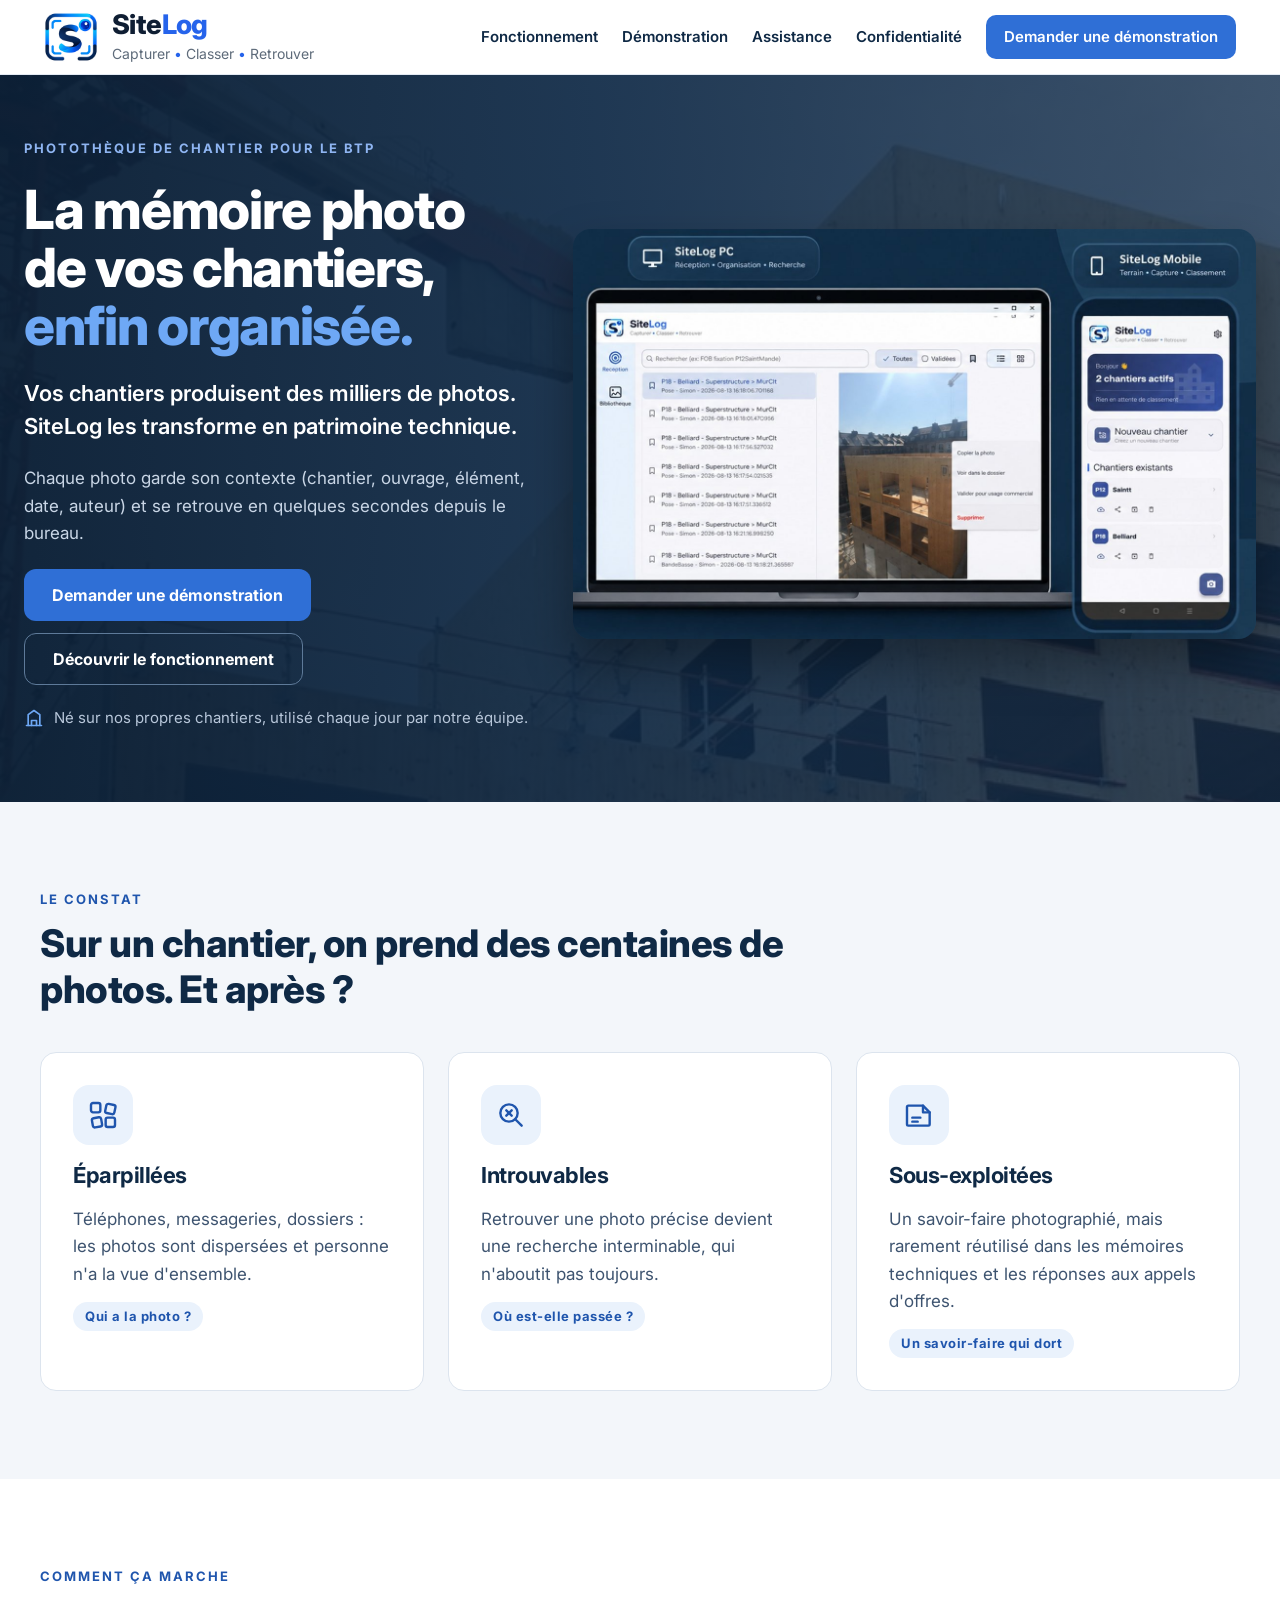
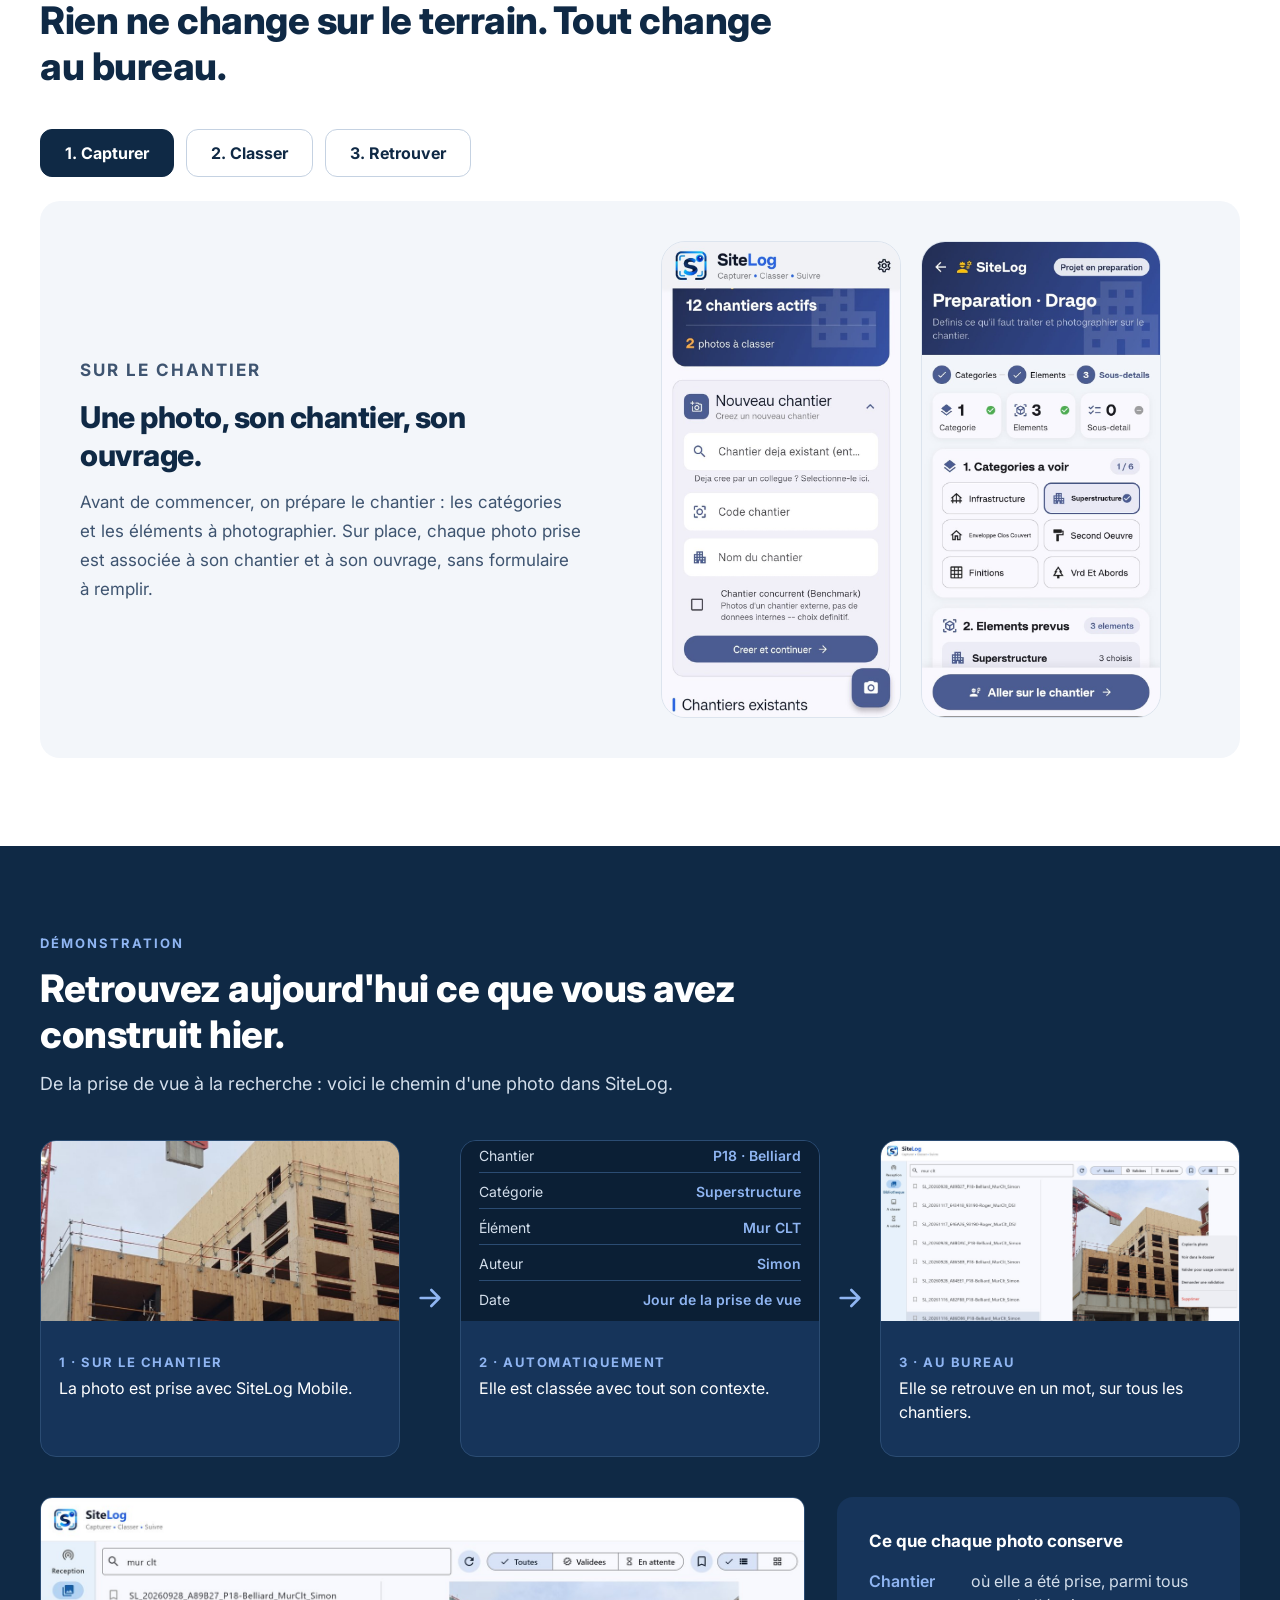
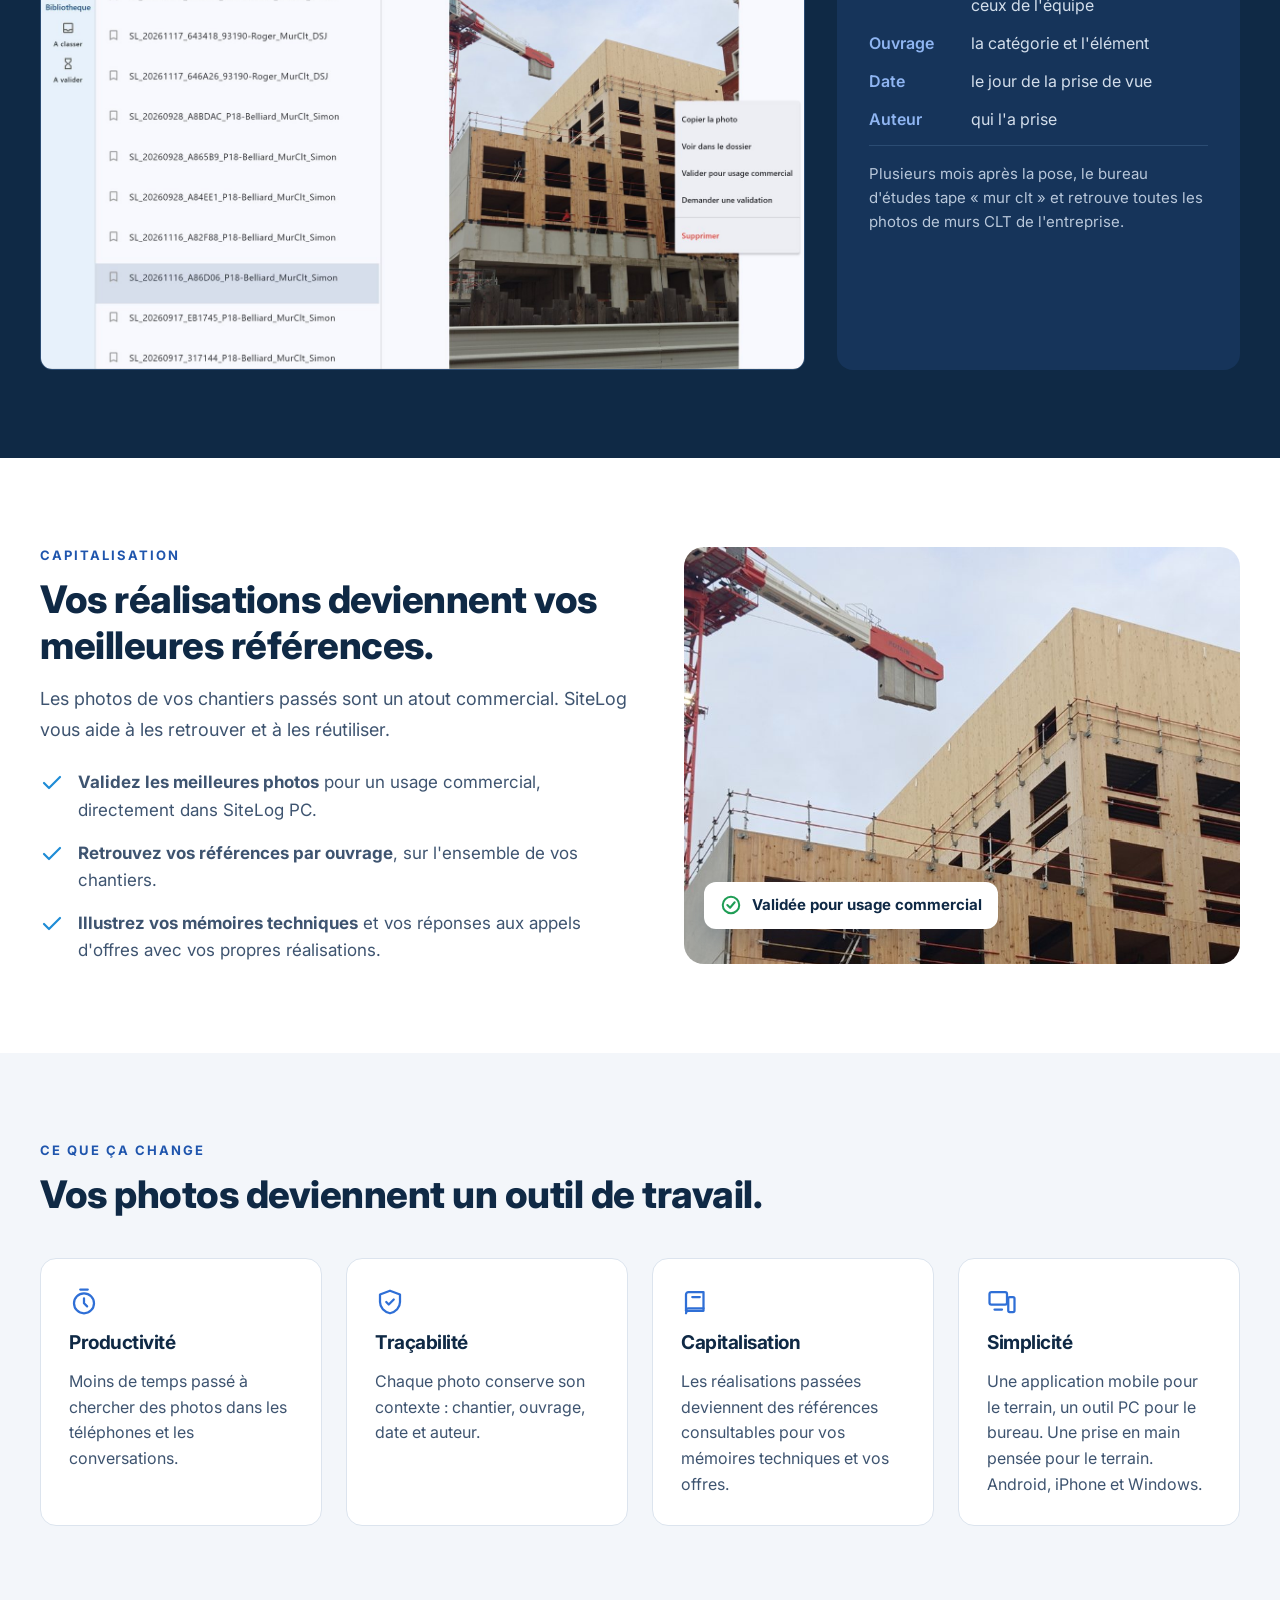
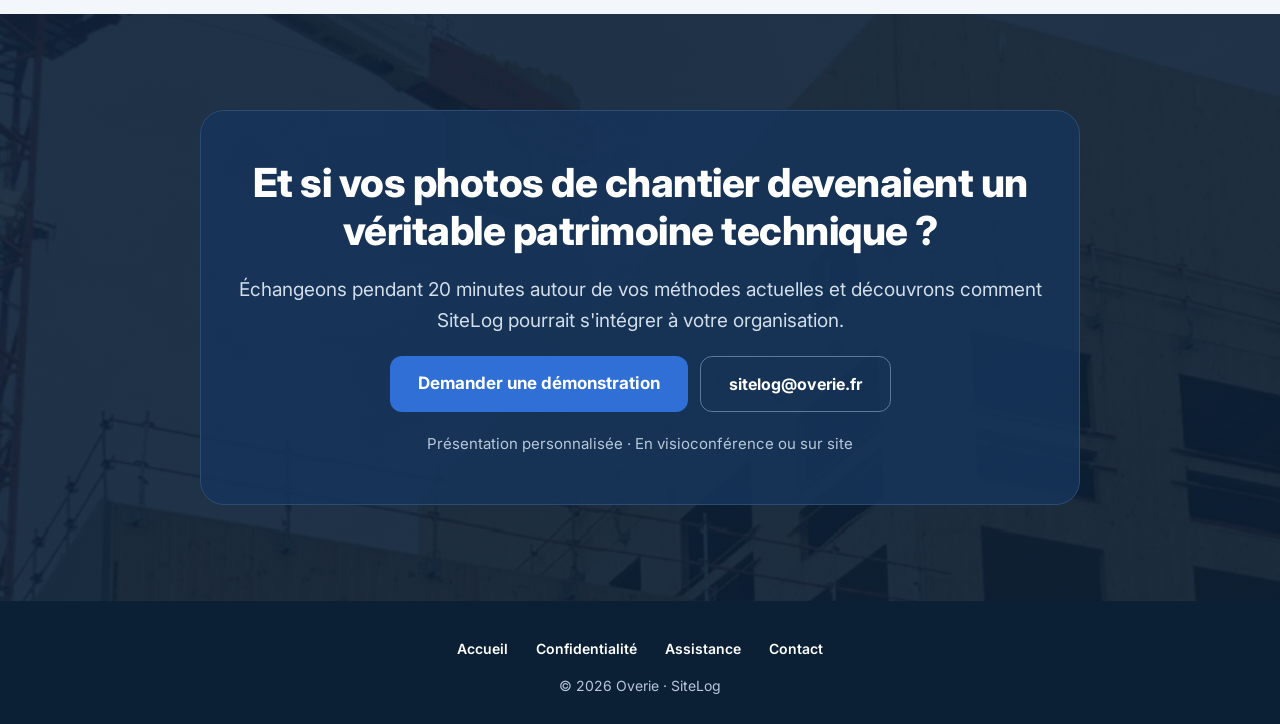
==== commit 77353514: "Slogan Retrouver et nouvelle capture preparation" ====
--- a/index.html
+++ b/index.html
@@ -9,7 +9,7 @@
 <meta property="og:url" content="https://sitelog.overie.fr/">
 <meta property="og:title" content="SiteLog – la mémoire photo de vos chantiers">
 <meta property="og:description" content="Capturer · Classer · Retrouver. Vos photos de chantier deviennent un patrimoine technique.">
-<meta property="og:image" content="https://sitelog.overie.fr/assets/hero-appareils.jpg">
+<meta property="og:image" content="https://sitelog.overie.fr/assets/hero-appareils.jpg?v=7">
 <link rel="icon" type="image/png" href="/assets/favicon.png">
 <link rel="apple-touch-icon" href="/assets/apple-touch-icon.png">
 <link rel="preconnect" href="https://fonts.googleapis.com">
@@ -49,7 +49,7 @@
 <p class="origin" style="margin:0;display:flex;align-items:center;gap:10px;font-size:15px"><svg aria-hidden="true" width="20" height="20" viewBox="0 0 24 24" fill="none" stroke="#6EA8F5" stroke-width="2" stroke-linecap="round" stroke-linejoin="round"><path d="M3 21h18"/><path d="M5 21V8l7-5 7 5v13"/><path d="M9 21v-6h6v6"/></svg>Né sur nos propres chantiers, utilisé chaque jour par notre équipe.</p>
 </div>
 <div class="devices">
-<img src="/assets/hero-appareils.jpg" width="1400" height="840" alt="SiteLog PC (réception, organisation et recherche des photos) et SiteLog Mobile (terrain, capture, classement) côte à côte">
+<img src="/assets/hero-appareils.jpg?v=7" width="1400" height="840" alt="SiteLog PC (réception, organisation et recherche des photos) et SiteLog Mobile (terrain, capture, classement) côte à côte">
 </div>
 </div>
 </section>
@@ -103,7 +103,7 @@
 </div>
 <div class="panel-img">
 <img class="phone" src="/assets/mobile-nouveau-chantier.jpg" width="720" height="1419" loading="lazy" alt="Écran mobile de création d'un chantier : code, nom et chantier existant">
-<img class="phone" src="/assets/mobile-preparation.jpg" width="720" height="1416" loading="lazy" alt="Écran mobile de préparation du chantier : catégories à voir et éléments prévus">
+<img class="phone" src="/assets/mobile-preparation.jpg?v=7" width="720" height="1437" loading="lazy" alt="Écran mobile de préparation du chantier : catégories à voir et éléments prévus">
 </div>
 </div>
 
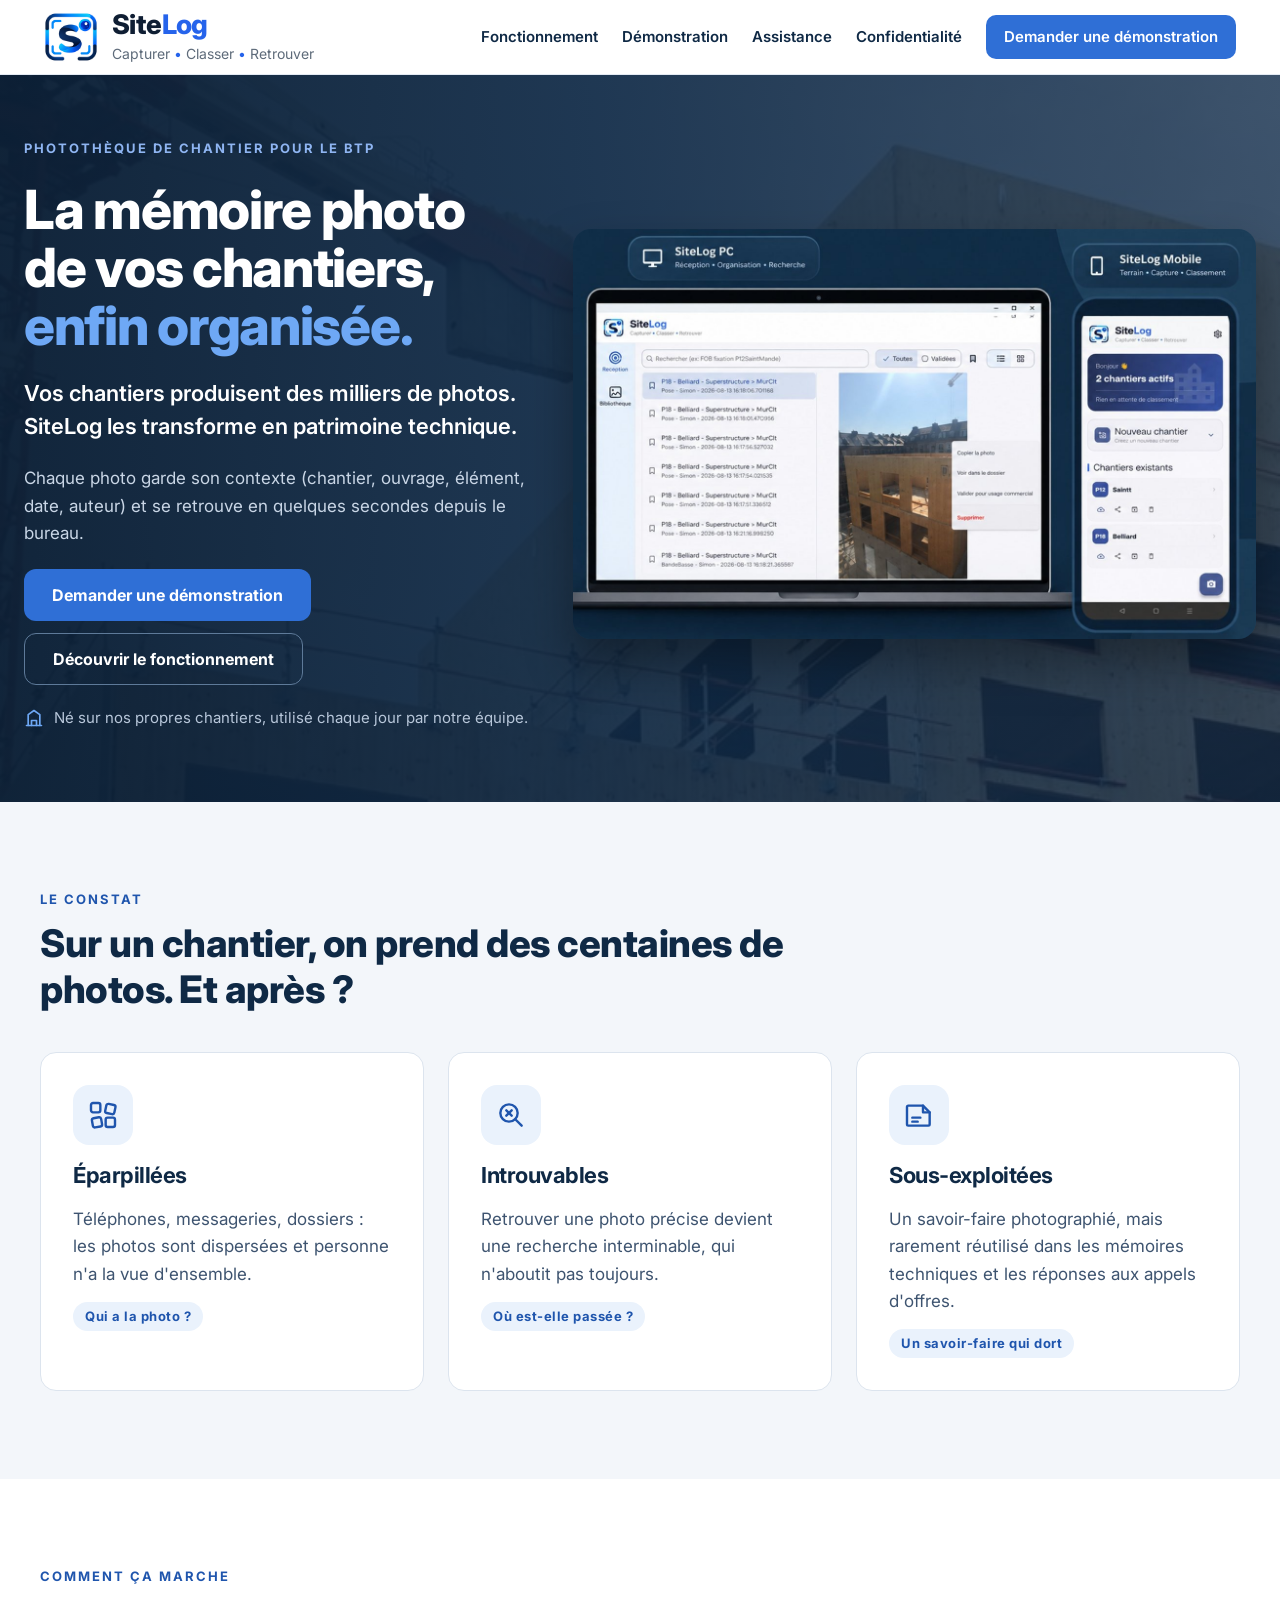
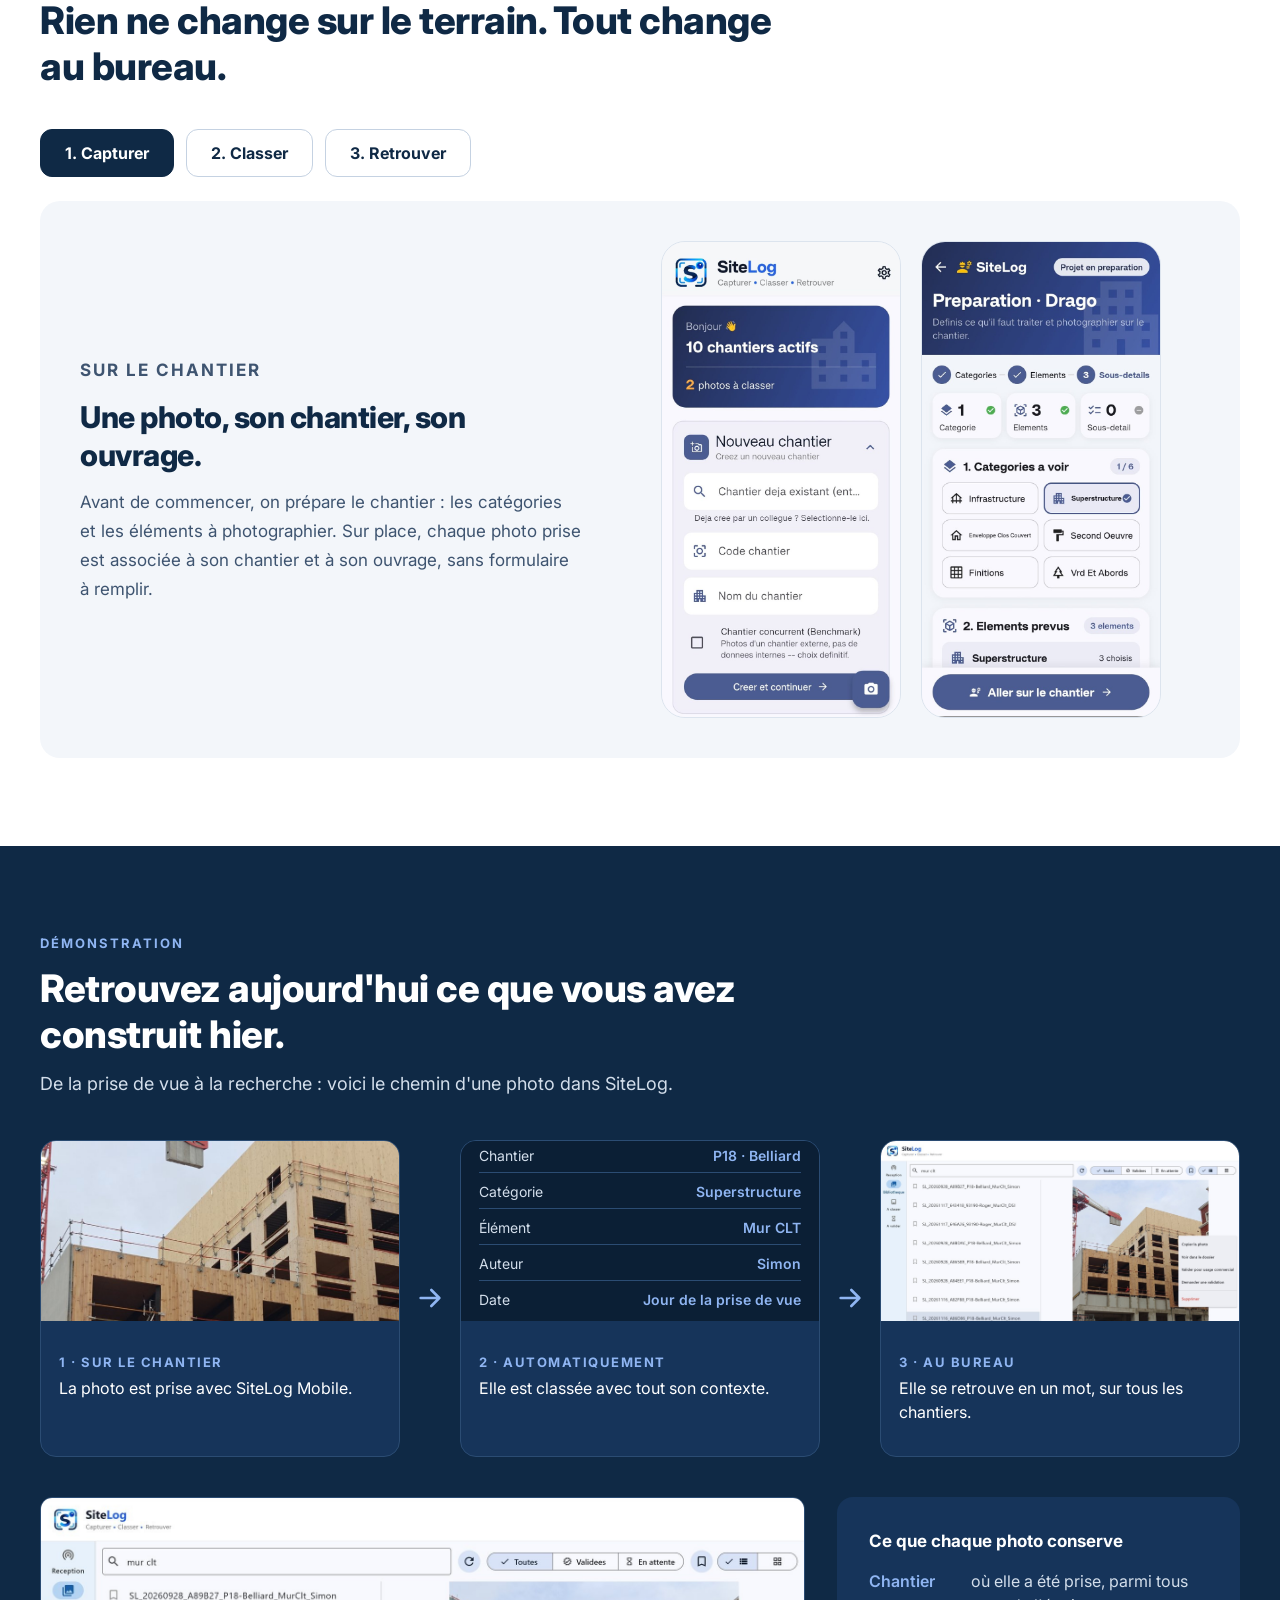
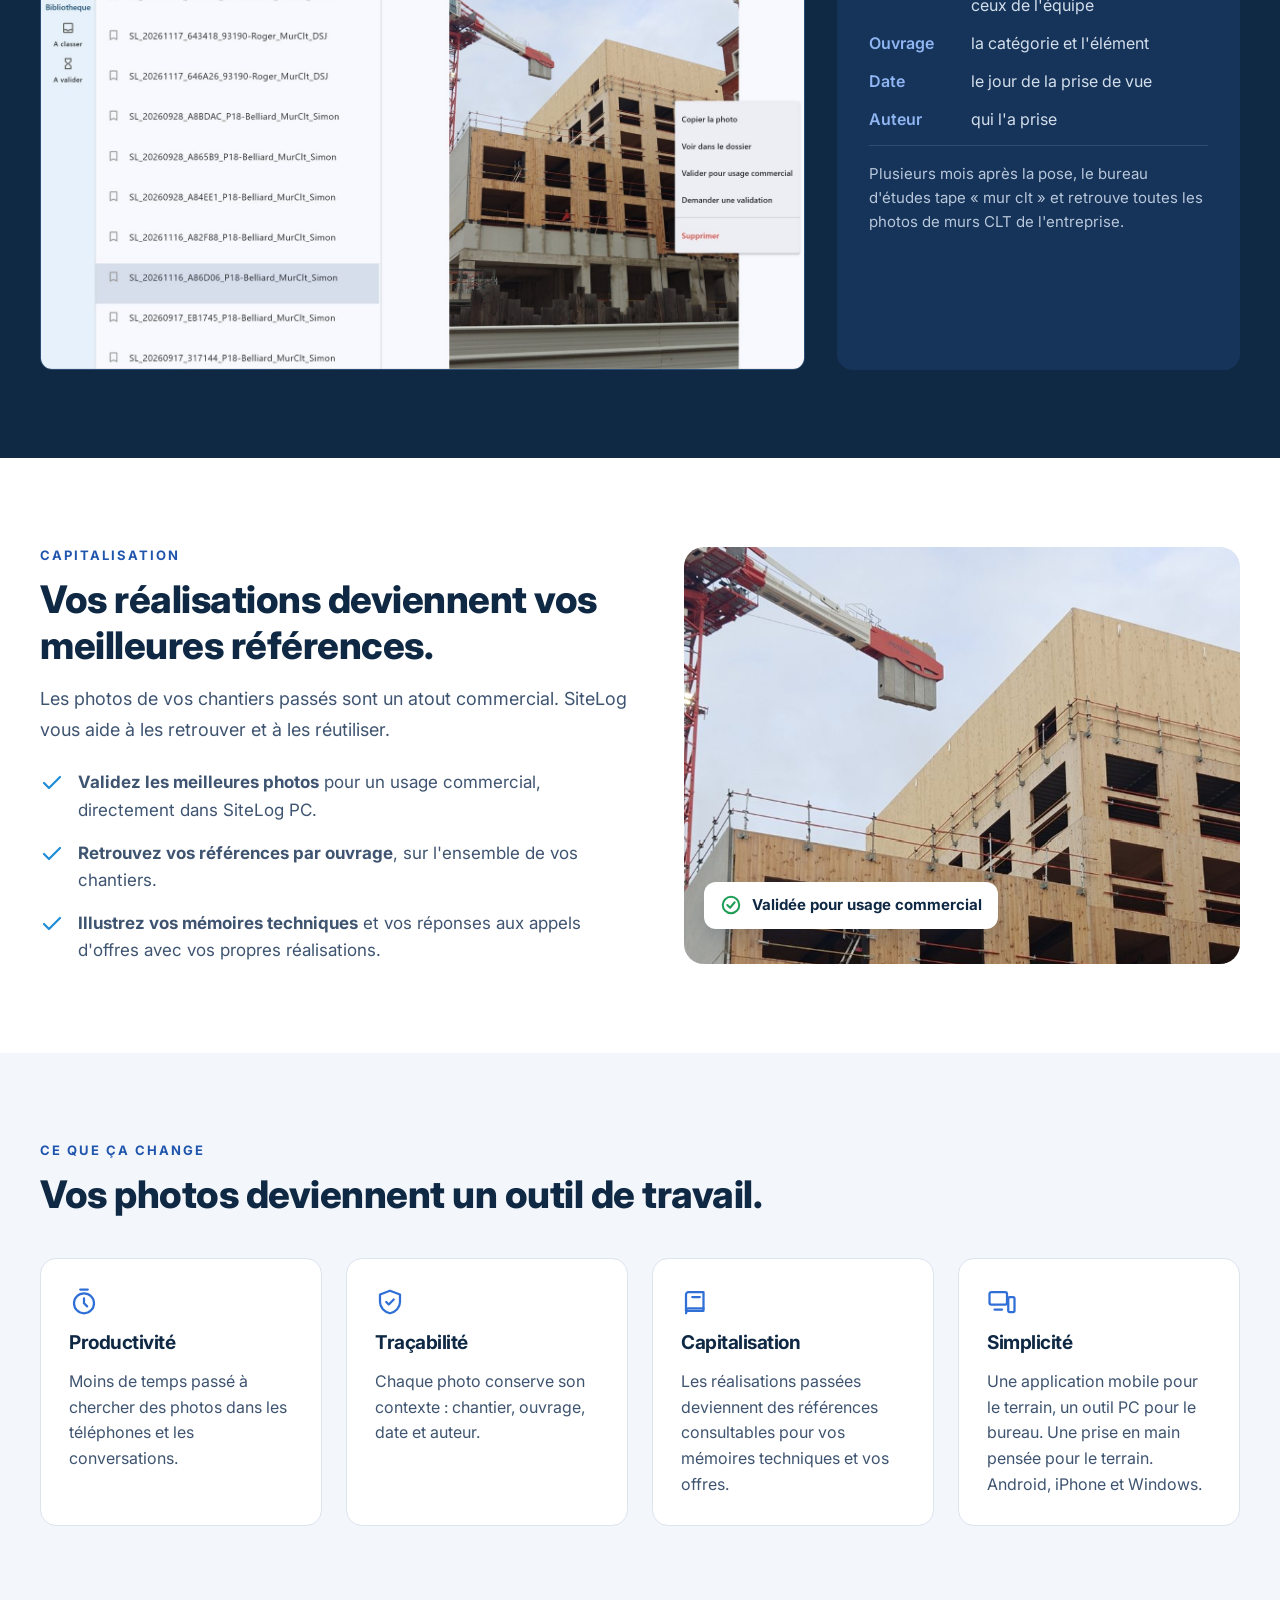
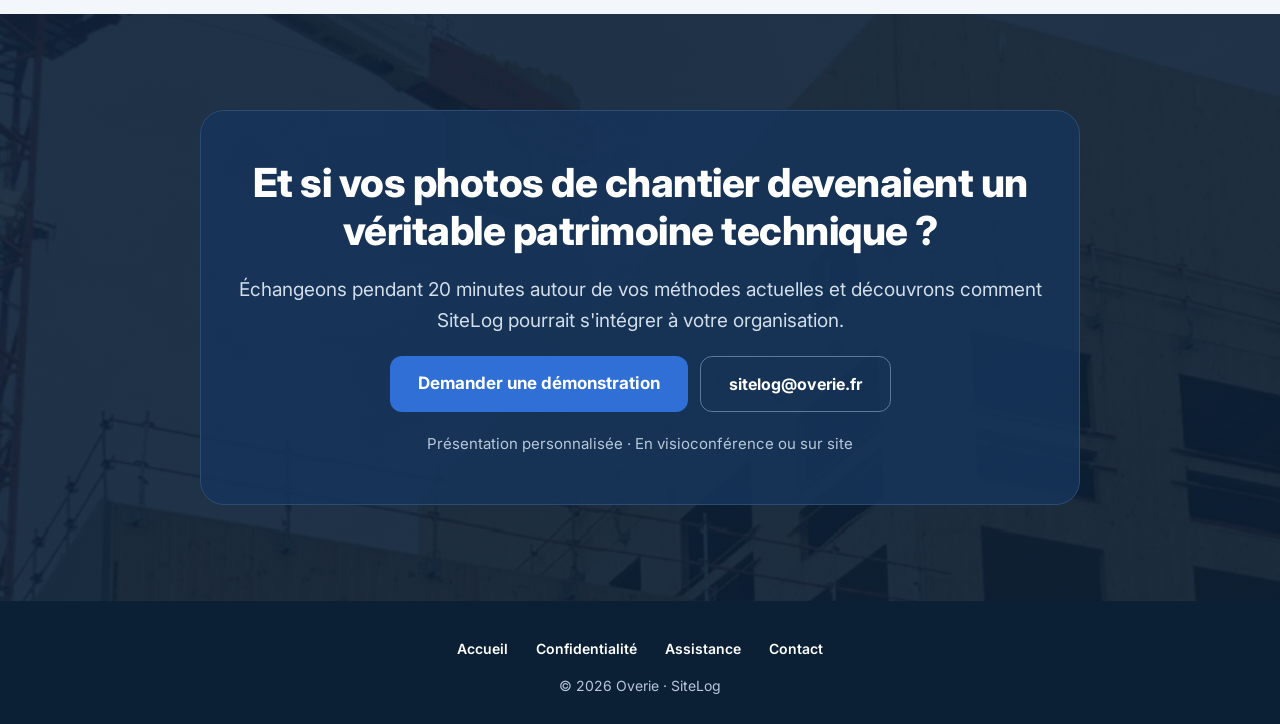
==== commit 6aaf9e67: "Retrouver partout, nouvelle capture nouveau chantier" ====
--- a/index.html
+++ b/index.html
@@ -102,7 +102,7 @@
 <p>Avant de commencer, on prépare le chantier : les catégories et les éléments à photographier. Sur place, chaque photo prise est associée à son chantier et à son ouvrage, sans formulaire à remplir.</p>
 </div>
 <div class="panel-img">
-<img class="phone" src="/assets/mobile-nouveau-chantier.jpg" width="720" height="1419" loading="lazy" alt="Écran mobile de création d'un chantier : code, nom et chantier existant">
+<img class="phone" src="/assets/mobile-nouveau-chantier.jpg?v=8" width="720" height="1437" loading="lazy" alt="Écran mobile de création d'un chantier : code, nom et chantier existant">
 <img class="phone" src="/assets/mobile-preparation.jpg?v=7" width="720" height="1437" loading="lazy" alt="Écran mobile de préparation du chantier : catégories à voir et éléments prévus">
 </div>
 </div>
@@ -125,7 +125,7 @@
 <p>Chantier, ouvrage, élément, auteur : tapez ce que vous cherchez, la photo apparaît avec tout son contexte.</p>
 </div>
 <div class="panel-img" style="flex:1.6 1 420px">
-<img class="screen" src="/assets/pc-recherche.jpg" width="1600" height="986" loading="lazy" alt="SiteLog PC : recherche « mur clt » et photos classées de plusieurs chantiers">
+<img class="screen" src="/assets/pc-recherche.jpg?v=8" width="1600" height="986" loading="lazy" alt="SiteLog PC : recherche « mur clt » et photos classées de plusieurs chantiers">
 </div>
 </div>
 </div>
@@ -157,14 +157,14 @@
 </div>
 <svg class="flow-arrow" aria-hidden="true" width="32" height="32" viewBox="0 0 24 24" fill="none" stroke="currentColor" stroke-width="2" stroke-linecap="round" stroke-linejoin="round"><path d="M5 12h14M13 6l6 6-6 6"/></svg>
 <div class="flow-step">
-<div class="vis"><img src="/assets/pc-recherche.jpg" width="1600" height="986" loading="lazy" alt="Recherche « mur clt » dans SiteLog PC" style="object-position:left top"></div>
+<div class="vis"><img src="/assets/pc-recherche.jpg?v=8" width="1600" height="986" loading="lazy" alt="Recherche « mur clt » dans SiteLog PC" style="object-position:left top"></div>
 <p class="cap"><b>3 · Au bureau</b>Elle se retrouve en un mot, sur tous les chantiers.</p>
 </div>
 </div>
 
 <div class="demo">
 <div class="demo-img">
-<img src="/assets/pc-recherche.jpg" width="1600" height="986" loading="lazy" alt="SiteLog PC : recherche « mur clt », résultats issus de plusieurs chantiers et photo d'un bâtiment en CLT ouverte, avec le menu Valider pour usage commercial">
+<img src="/assets/pc-recherche.jpg?v=8" width="1600" height="986" loading="lazy" alt="SiteLog PC : recherche « mur clt », résultats issus de plusieurs chantiers et photo d'un bâtiment en CLT ouverte, avec le menu Valider pour usage commercial">
 </div>
 <div class="keeps">
 <p style="font-size:17px;font-weight:700;color:#fff;display:block">Ce que chaque photo conserve</p>
